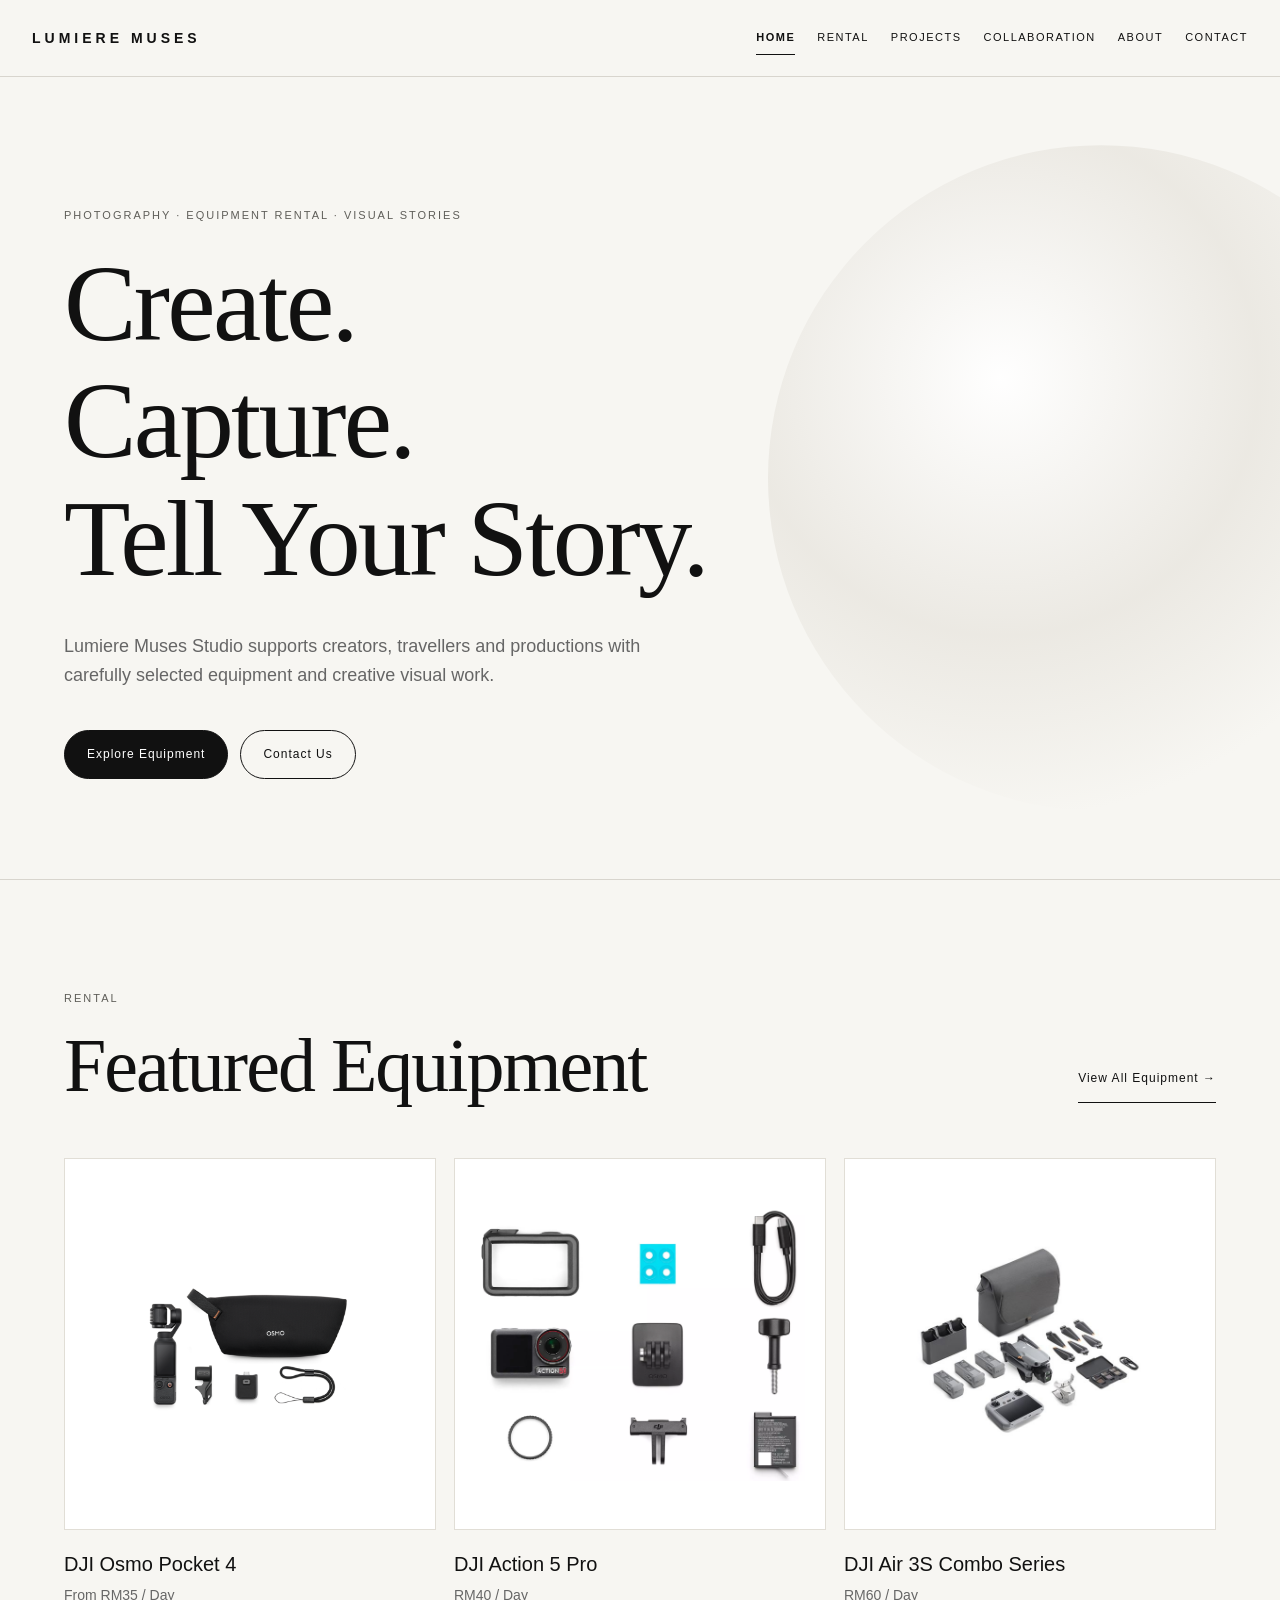
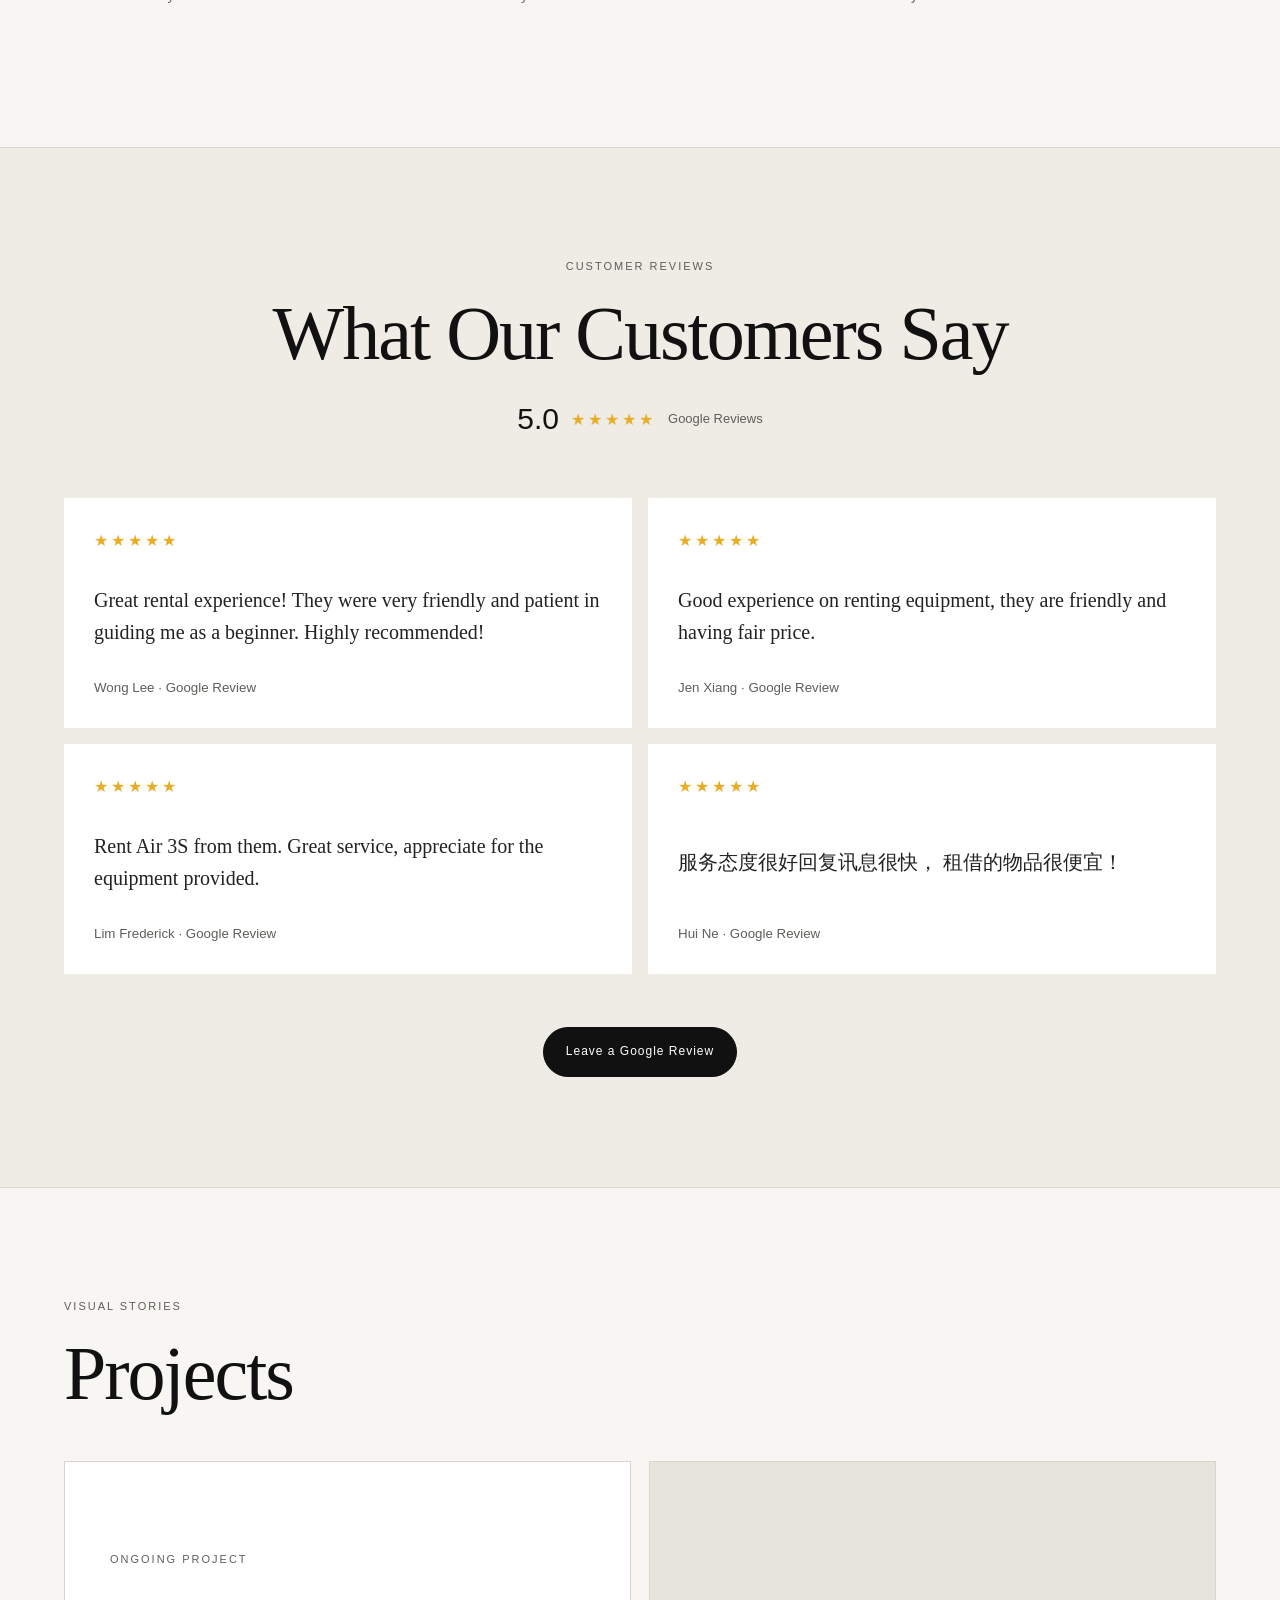
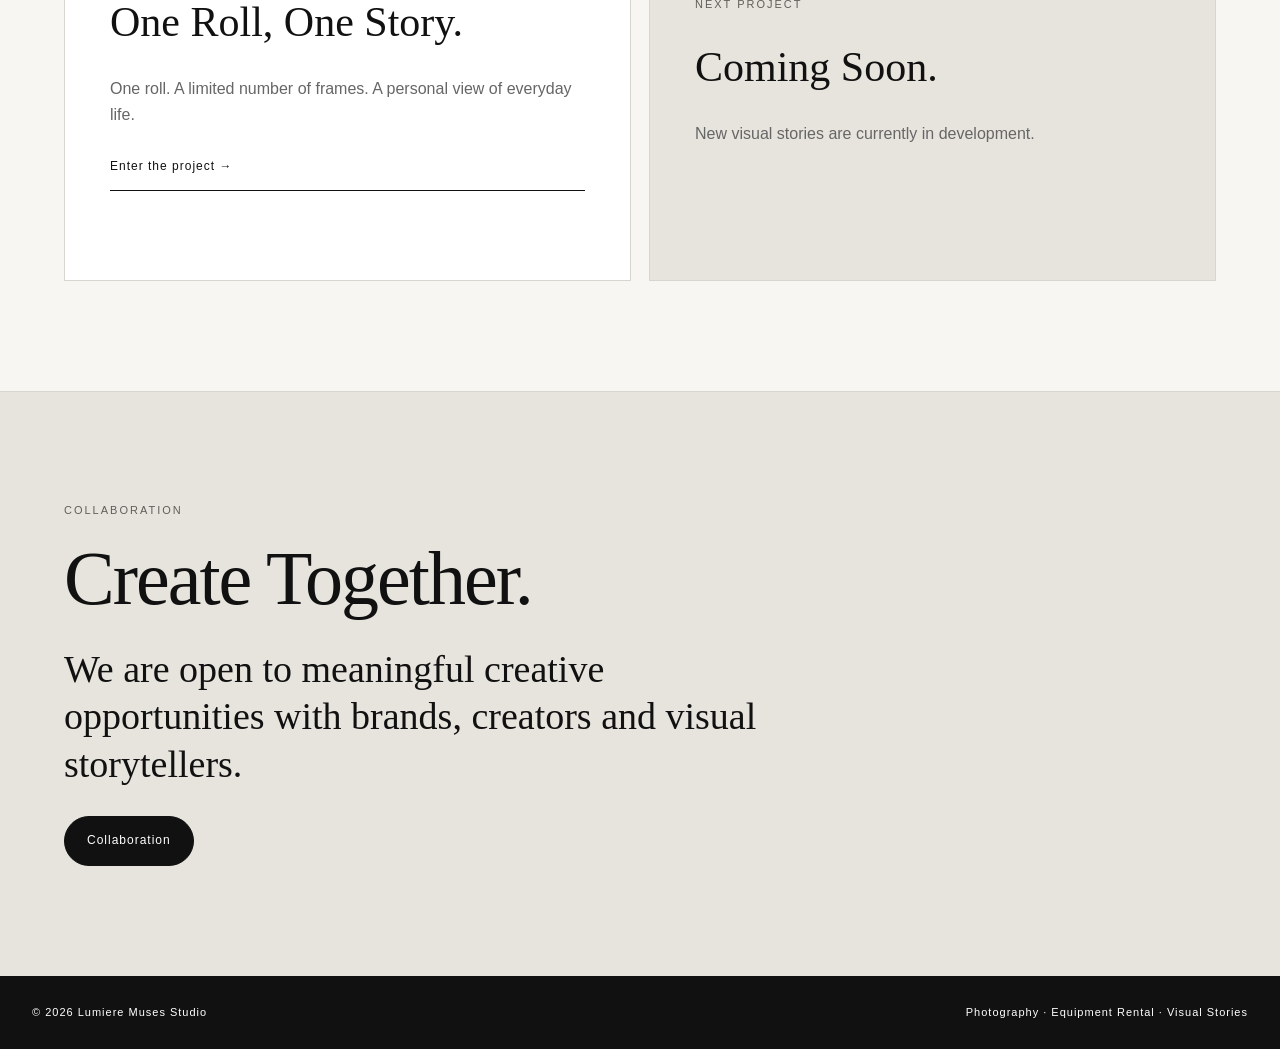
==== index.html @ 9df2ff12 "Add files via upload" ====
<!DOCTYPE html>

<html lang="en">

<head>

    <meta charset="UTF-8">

    <meta name="viewport"
          content="width=device-width, initial-scale=1.0">

    <meta name="description"
          content="Lumiere Muses Studio - Photography, Equipment Rental and Visual Stories.">

    <meta name="theme-color"
          content="#f7f6f2">

    <title>
        Lumiere Muses Studio
    </title>

    <link rel="stylesheet"
          href="style.css">

    <script src="home-scroll-fade.js"
            defer></script>


</head>


<body>

<a class="skip-link"
   href="#main-content">

    Skip to main content

</a>


<!-- =========================================
     NAVIGATION
========================================= -->

<header class="navbar">

    <div class="container nav-container">

        <a class="logo"
           href="index.html">

            LUMIERE MUSES

        </a>


        <nav class="nav-links"
             aria-label="Primary navigation">

            <a href="index.html"
               aria-current="page">
                HOME
            </a>

            <a href="rental.html">
                RENTAL
            </a>

            <a href="projects.html">
                PROJECTS
            </a>

            <a href="collaboration.html">
                COLLABORATION
            </a>

            <a href="about.html">
                ABOUT
            </a>

            <a href="contact.html">
                CONTACT
            </a>

        </nav>

    </div>

</header>


<main id="main-content">



<!-- =========================================
     HOME / HERO
========================================= -->

<section class="hero">

    <div class="container"
         data-home-hero-content>

        <p class="eyebrow">
            PHOTOGRAPHY · EQUIPMENT RENTAL · VISUAL STORIES
        </p>


        <h1>
            Create.<br>
            Capture.<br>
            Tell Your Story.
        </h1>


        <p class="hero-description">

            Lumiere Muses Studio supports creators,
            travellers and productions with carefully
            selected equipment and creative visual work.

        </p>


        <div class="button-row">

            <a class="button button-dark"
               href="rental.html">

                Explore Equipment

            </a>


            <a class="button button-light"
               href="contact.html">

                Contact Us

            </a>

        </div>

    </div>

</section>



<!-- =========================================
     FEATURED EQUIPMENT
========================================= -->

<section class="section">

    <div class="container">

        <div class="section-heading">

            <div>

                <p class="eyebrow">
                    RENTAL
                </p>

                <h2>
                    Featured Equipment
                </h2>

            </div>


            <a class="text-link"
               href="rental.html">

                View All Equipment →

            </a>

        </div>



        <div class="equipment-grid">


            <!-- DJI POCKET 4 -->

            <article class="equipment-card">

                <div class="equipment-image">

                    <img src="images/Equipment/DJI Osmo Pocket 4 Standard.webp"
                         alt="DJI Osmo Pocket 4 Standard"
                         width="1080"
                         height="1080"
                         loading="lazy"
                         decoding="async">

                </div>

                <h3>
                    DJI Osmo Pocket 4
                </h3>

                <p>
                    From RM35 / Day
                </p>

            </article>



            <!-- DJI ACTION 5 PRO -->

            <article class="equipment-card">

                <div class="equipment-image">

                    <img src="images/Equipment/DJI Osmo Action 5 Pro.webp"
                         alt="DJI Osmo Action 5 Pro"
                         width="1500"
                         height="1242"
                         loading="lazy"
                         decoding="async">

                </div>

                <h3>
                    DJI Action 5 Pro
                </h3>

                <p>
                    RM40 / Day
                </p>

            </article>



            <!-- DJI AIR 3S -->

            <article class="equipment-card">

                <div class="equipment-image">

                    <img src="images/Equipment/DJI Air 3S Combo Series.jpg"
                         alt="DJI Air 3S Combo Series"
                         width="700"
                         height="700"
                         loading="lazy"
                         decoding="async">

                </div>

                <h3>
                    DJI Air 3S Combo Series
                </h3>

                <p>
                    RM60 / Day
                </p>

            </article>

        </div>

    </div>

</section>





<!-- =========================================
     GOOGLE REVIEWS
========================================= -->

<section class="section review-section">

    <div class="container">


        <div class="review-title">

            <p class="eyebrow">
                CUSTOMER REVIEWS
            </p>

            <h2>
                What Our Customers Say
            </h2>

            <div class="google-rating">

                <span class="rating-number">
                    5.0
                </span>

                <span class="stars"
                      role="img"
                      aria-label="5 out of 5 stars">
                    ★★★★★
                </span>

                <span class="review-count">
                    Google Reviews
                </span>

            </div>

        </div>



        <div class="review-grid">


            <!-- REVIEW 01 -->

            <article class="review-card">

                <div class="stars"
                     role="img"
                     aria-label="5 out of 5 stars">
                    ★★★★★
                </div>

                <p>

                    Great rental experience! They were very
                    friendly and patient in guiding me as a
                    beginner. Highly recommended!

                </p>

                <small>
                    Wong Lee · Google Review
                </small>

            </article>



            <!-- REVIEW 02 -->

            <article class="review-card">

                <div class="stars"
                     role="img"
                     aria-label="5 out of 5 stars">
                    ★★★★★
                </div>

                <p>

                    Good experience on renting equipment,
                    they are friendly and having fair price.

                </p>

                <small>
                    Jen Xiang · Google Review
                </small>

            </article>



            <!-- REVIEW 03 -->

            <article class="review-card">

                <div class="stars"
                     role="img"
                     aria-label="5 out of 5 stars">
                    ★★★★★
                </div>

                <p>

                    Rent Air 3S from them. Great service,
                    appreciate for the equipment provided.

                </p>

                <small>
                    Lim Frederick · Google Review
                </small>

            </article>



            <!-- REVIEW 04 -->

            <article class="review-card">

                <div class="stars"
                     role="img"
                     aria-label="5 out of 5 stars">
                    ★★★★★
                </div>

                <p lang="zh-Hans">

                    服务态度很好回复讯息很快，
                    租借的物品很便宜！

                </p>

                <small>
                    Hui Ne · Google Review
                </small>

            </article>

        </div>



        <div class="center-button">

            <a class="button button-dark"
               href="https://g.page/r/CcBRWTXWXc_sEAE/review"
               target="_blank"
               rel="noopener">

                Leave a Google Review

            </a>

        </div>


    </div>

</section>



<!-- =========================================
     PROJECTS
========================================= -->

<section class="section">

    <div class="container">

        <p class="eyebrow">
            VISUAL STORIES
        </p>

        <h2>
            Projects
        </h2>


        <div class="project-grid">


            <!-- ONE ROLL ONE STORY -->

            <article class="project-card">

                <p class="eyebrow">
                    ONGOING PROJECT
                </p>

                <h3>
                    One Roll, One Story.
                </h3>

                <p>

                    One roll. A limited number of frames.
                    A personal view of everyday life.

                </p>

                <a class="text-link"
                   href="projects.html#one-roll">

                    Enter the project →

                </a>

            </article>



            <!-- COMING SOON -->

            <article class="project-card coming-card">

                <p class="eyebrow">
                    NEXT PROJECT
                </p>

                <h3>
                    Coming Soon.
                </h3>

                <p>

                    New visual stories are currently
                    in development.

                </p>

            </article>


        </div>

    </div>

</section>



<!-- =========================================
     COLLABORATION
========================================= -->

<section class="section collaboration-preview">

    <div class="container">

        <p class="eyebrow">
            COLLABORATION
        </p>

        <h2>
            Create Together.
        </h2>

        <p class="large-text">

            We are open to meaningful creative opportunities
            with brands, creators and visual storytellers.

        </p>

        <a class="button button-dark"
           href="collaboration.html">

            Collaboration

        </a>

    </div>

</section>



</main>

<!-- =========================================
     FOOTER
========================================= -->

<footer>

    <div class="container footer-container">

        <span>
            © 2026 Lumiere Muses Studio
        </span>

        <span>
            Photography · Equipment Rental · Visual Stories
        </span>

    </div>

</footer>


</body>

</html>
---- style.css ----
/* =========================================
   BASIC SETTINGS
========================================= */

* {
    margin: 0;
    padding: 0;
    box-sizing: border-box;
}


html {
    scroll-behavior: smooth;
}


body {
    background: #f7f6f2;
    color: #111111;

    font-family:
        Arial,
        Helvetica,
        sans-serif;

    line-height: 1.6;
}


img {
    display: block;
    width: 100%;
}


a {
    color: inherit;
    text-decoration: none;
}


.container {
    width: min(1180px, 90%);
    margin: 0 auto;
}



/* =========================================
   TYPOGRAPHY
========================================= */

h1,
h2,
h3 {
    font-weight: 400;
}


h1 {
    font-family:
        Georgia,
        "Times New Roman",
        serif;

    font-size: clamp(60px, 8.5vw, 132px);

    line-height: 0.96;

    letter-spacing: -0.025em;
}


h2 {
    font-family:
        Georgia,
        "Times New Roman",
        serif;

    font-size: clamp(40px, 6vw, 76px);

    line-height: 1;

    letter-spacing: -2px;
}


h3 {
    font-size: 20px;
}


p {
    color: #666666;
}


.eyebrow {
    margin-bottom: 20px;

    color: #777777;

    font-size: 11px;

    letter-spacing: 2px;

    text-transform: uppercase;
}


.large-text {
    max-width: 750px;

    font-family:
        Georgia,
        "Times New Roman",
        serif;

    font-size: clamp(24px, 3vw, 38px);

    line-height: 1.25;

    color: #111111;
}



/* =========================================
   NAVIGATION
========================================= */

.navbar {
    position: sticky;

    top: 0;

    z-index: 1000;

    background:
        rgba(247, 246, 242, 0.94);

    backdrop-filter: blur(12px);

    border-bottom:
        1px solid #d8d5ce;
}


.nav-container {
    min-height: 76px;

    display: flex;

    align-items: center;

    justify-content: space-between;

    gap: 30px;
}


.logo {
    font-size: 14px;

    font-weight: bold;

    letter-spacing: 4px;
}


.nav-links {
    display: flex;

    align-items: center;

    gap: 22px;
}


.nav-links a {
    font-size: 11px;

    letter-spacing: 1.5px;

    transition: opacity 0.2s;
}


.nav-links a:hover {
    opacity: 0.45;
}



/* =========================================
   BUTTONS
========================================= */

.button-row {
    display: flex;

    gap: 12px;

    flex-wrap: wrap;

    margin-top: 40px;
}


.button {
    display: inline-block;

    margin-top: 28px;

    padding: 14px 22px;

    border: 1px solid #111111;

    border-radius: 100px;

    font-size: 12px;

    letter-spacing: 1px;

    transition:
        background 0.25s,
        color 0.25s;
}


.button-dark {
    background: #111111;
    color: #ffffff;
}


.button-dark:hover {
    background: #333333;
}


.button-light {
    background: transparent;
    color: #111111;
}


.button-light:hover {
    background: #111111;
    color: #ffffff;
}


.button-white {
    border-color: #ffffff;

    background: #ffffff;

    color: #111111;
}


.text-link {
    display: inline-block;

    margin-top: 20px;

    padding-bottom: 4px;

    border-bottom:
        1px solid #111111;

    font-size: 12px;

    letter-spacing: 1px;
}



/* =========================================
   HOME HERO
========================================= */

.hero {
    min-height: 82vh;

    display: flex;

    align-items: center;

    padding:
        130px 0
        100px;
}


.hero-description {
    max-width: 600px;

    margin-top: 35px;

    font-size: 18px;
}



/* =========================================
   GENERAL SECTIONS
========================================= */

.section {
    padding:
        110px 0;

    border-top:
        1px solid #d8d5ce;
}


.section-heading {
    display: flex;

    align-items: end;

    justify-content: space-between;

    gap: 30px;

    margin-bottom: 55px;
}


.light-section {
    background: #eeece5;
}


.dark-section {
    background: #111111;

    color: #ffffff;
}


.dark-section h2,
.dark-section p {
    color: #ffffff;
}



/* =========================================
   PAGE HEADER
========================================= */

.page-header {
    min-height: 70vh;

    display: flex;

    align-items: center;

    padding:
        140px 0
        100px;
}


.page-header p:not(.eyebrow) {
    max-width: 600px;

    margin-top: 35px;

    font-size: 18px;
}



/* =========================================
   EQUIPMENT
========================================= */

.rental-catalogue-heading {
    display: flex;

    align-items: end;
    justify-content: space-between;

    gap: 30px;

    margin-bottom: 28px;
}


.rental-result {
    padding-bottom: 6px;

    color: #5f5e59;

    font-size: 13px;
    text-align: right;
}


.equipment-filters {
    display: flex;

    flex-wrap: wrap;

    gap: 10px;

    margin-bottom: 46px;
}


.equipment-filter {
    min-height: 42px;

    padding: 9px 15px;

    border: 1px solid #bcb8ae;
    border-radius: 100px;

    background: transparent;
    color: #3f3e39;

    cursor: pointer;

    font: inherit;
    font-size: 11px;
    font-weight: bold;
    letter-spacing: 0.8px;

    transition:
        background 0.2s ease,
        border-color 0.2s ease,
        color 0.2s ease,
        transform 0.2s ease;
}


.equipment-filter:hover,
.equipment-filter[aria-pressed="true"] {
    border-color: #111111;

    background: #111111;
    color: #ffffff;
}


.equipment-filter:hover {
    transform: translateY(-1px);
}


.equipment-grid {
    display: grid;

    grid-template-columns:
        repeat(3, 1fr);

    gap: 18px;
}


.equipment-card {
    order: 100;

    padding-bottom: 30px;
}


.equipment-image {
    aspect-ratio: 1 / 1;

    display: flex;

    align-items: center;

    justify-content: center;

    overflow: hidden;

    margin-bottom: 18px;

    background: #ffffff;

    border:
        1px solid #e1ded6;
}


.equipment-image img {
    width: 100%;

    height: 100%;

    object-fit: contain;

    padding: 20px;
}


.equipment-card h3 {
    margin-bottom: 4px;
}


.equipment-card p {
    font-size: 14px;
}


.equipment-card .equipment-type {
    margin-bottom: 5px;

    color: #5f5e59;

    font-size: 10px;
    font-weight: bold;
    letter-spacing: 1.2px;
    text-transform: uppercase;
}


.equipment-card[hidden] {
    display: none;
}


.equipment-card[data-order="1"] {
    order: 1;
}


.equipment-card[data-order="2"] {
    order: 2;
}


.equipment-card[data-order="3"] {
    order: 3;
}


.equipment-card[data-order="4"] {
    order: 4;
}


.equipment-card[data-order="5"] {
    order: 5;
}



/* =========================================
   GOOGLE REVIEWS
========================================= */

.review-section {
    background: #eeece5;
}


.review-title {
    text-align: center;

    margin-bottom: 55px;
}


.google-rating {
    display: flex;

    align-items: center;

    justify-content: center;

    gap: 12px;

    margin-top: 24px;
}


.rating-number {
    font-size: 30px;
}


.stars {
    color: #e8ad27;

    letter-spacing: 3px;
}


.review-count {
    color: #777777;

    font-size: 13px;
}


.review-grid {
    display: grid;

    grid-template-columns:
        repeat(2, 1fr);

    gap: 16px;
}


.review-card {
    min-height: 230px;

    padding: 30px;

    display: flex;

    flex-direction: column;

    justify-content: space-between;

    background: #ffffff;
}


.review-card p {
    margin:
        22px 0;

    color: #222222;

    font-family:
        Georgia,
        "Times New Roman",
        serif;

    font-size: 20px;
}


.review-card small {
    color: #777777;
}


.center-button {
    text-align: center;

    margin-top: 25px;
}



/* =========================================
   PROJECTS
========================================= */

.project-grid {
    display: grid;

    grid-template-columns:
        1fr 1fr;

    gap: 18px;

    margin-top: 50px;
}


.project-card {
    min-height: 420px;

    padding: 45px;

    display: flex;

    flex-direction: column;

    justify-content: center;

    background: #ffffff;

    border:
        1px solid #d8d5ce;
}


.project-card h3 {
    margin-bottom: 20px;

    font-family:
        Georgia,
        "Times New Roman",
        serif;

    font-size: 42px;
}


.coming-card {
    background: #e7e4dd;
}


.project-feature {
    display: grid;

    grid-template-columns:
        1fr 1fr;

    gap: 80px;
}


.project-feature p {
    margin-bottom: 30px;
}


.one-roll-hero {
    display: grid;

    grid-template-columns:
        minmax(0, 1.25fr)
        minmax(280px, 0.55fr);

    align-items: stretch;

    gap: clamp(45px, 8vw, 120px);
}


.one-roll-copy .large-text {
    margin-top: 34px;
}


.button[data-one-roll-toggle] {
    cursor: pointer;

    font-family: inherit;
}


.button [data-one-roll-toggle-icon] {
    display: inline-block;

    margin-left: 6px;

    transition: transform 0.25s ease;
}


.button[data-one-roll-toggle].is-expanded [data-one-roll-toggle-icon] {
    transform: rotate(180deg);
}


.one-roll-details {
    scroll-margin-top: 92px;
}


.one-roll-reveal-ready .one-roll-details {
    display: grid;

    grid-template-rows: 0fr;

    overflow: clip;

    transition: grid-template-rows 0.7s cubic-bezier(0.22, 1, 0.36, 1);
}


.one-roll-reveal-ready .one-roll-details[hidden] {
    display: none;
}


.one-roll-reveal-ready .one-roll-details.is-expanded {
    grid-template-rows: 1fr;
}


.one-roll-reveal-ready .one-roll-details-content {
    min-height: 0;

    overflow: hidden;
}


.one-roll-details.is-expanded .one-roll-process,
.one-roll-details.is-expanded .one-roll-stories {
    animation: one-roll-details-reveal 0.55s ease-out both;
}


.one-roll-details.is-expanded .one-roll-stories {
    animation-delay: 0.08s;
}


@keyframes one-roll-details-reveal {

    from {
        opacity: 0;

        transform: translateY(24px);
    }

    to {
        opacity: 1;

        transform: translateY(0);
    }
}


.one-roll-mark {
    position: relative;

    display: grid;

    grid-template-rows: auto 1fr auto;

    min-height: 455px;

    padding: 30px;

    overflow: hidden;

    background: #111111;
    color: #ffffff;
}


.one-roll-mark::after {
    position: absolute;

    right: -36%;
    bottom: -28%;

    width: 115%;
    aspect-ratio: 1;

    border: 1px solid rgba(255, 255, 255, 0.2);
    border-radius: 50%;

    content: "";
}


.one-roll-mark-number,
.one-roll-mark-title {
    position: relative;

    z-index: 1;
}


.one-roll-mark-number {
    font-size: 11px;
    font-weight: bold;
    letter-spacing: 2px;
}


.one-roll-mark-title {
    font-family:
        Georgia,
        "Times New Roman",
        serif;

    font-size: clamp(48px, 5vw, 76px);

    line-height: 0.78;
    letter-spacing: -0.06em;
}


.one-roll-mark-story {
    align-self: end;

    text-align: right;
}


.one-roll-section-heading {
    display: flex;

    align-items: end;
    justify-content: space-between;

    gap: 50px;

    margin-bottom: 55px;
}


.one-roll-section-heading > p {
    max-width: 340px;
}


.one-roll-process-grid {
    display: grid;

    grid-template-columns: repeat(3, 1fr);

    gap: 30px;
}


.one-roll-step {
    padding: 25px 18px 0 0;

    border-top: 1px solid #bdb9b0;
}


.one-roll-step-number {
    display: block;

    margin-bottom: 42px;

    color: #5f5e59;

    font-size: 11px;
    font-weight: bold;
    letter-spacing: 1.5px;
}


.one-roll-step h3 {
    margin-bottom: 15px;

    font-family:
        Georgia,
        "Times New Roman",
        serif;

    font-size: clamp(28px, 3vw, 42px);

    line-height: 1;
}


.one-roll-stories-layout {
    display: grid;

    grid-template-columns: 1fr 0.8fr;

    align-items: end;

    gap: clamp(45px, 8vw, 120px);

    margin-bottom: clamp(42px, 5vw, 72px);
}


.one-roll-stories .large-text {
    margin-bottom: 22px;
}


.one-roll-story-grid {
    display: grid;

    grid-template-columns: repeat(2, minmax(0, 1fr));

    gap: clamp(24px, 3vw, 42px);
}


.one-roll-story {
    min-width: 0;
}


.one-roll-story-link {
    display: block;
}


.one-roll-story-link img {
    width: 100%;

    aspect-ratio: 4 / 5;

    object-fit: contain;

    background: #e7e4dd;
}


.one-roll-story-caption {
    display: flex;

    justify-content: space-between;

    gap: 18px;

    margin-top: 15px;
    padding-top: 14px;

    border-top: 1px solid #bdb9b0;

    color: #5f5e59;

    font-size: 11px;
    letter-spacing: 1px;
    text-transform: uppercase;
}


.one-roll-story-caption span:last-child {
    text-align: right;
}


.one-roll-story-link:hover img {
    opacity: 0.82;
}


.one-roll-story-link img {
    transition: opacity 0.25s ease;
}


.one-roll-carousel.is-enhanced {
    display: grid;

    grid-template-columns:
        minmax(52px, 1fr)
        minmax(0, 680px)
        minmax(52px, 1fr);

    align-items: center;

    gap: clamp(18px, 4vw, 72px);
}


.one-roll-carousel-viewport {
    min-width: 0;
}


.one-roll-carousel.is-enhanced .one-roll-story-grid {
    display: block;
}


.one-roll-carousel.is-enhanced .one-roll-story {
    animation: one-roll-story-enter 0.45s ease-out both;
}


.one-roll-carousel-control {
    display: inline-flex;

    align-items: center;
    justify-content: center;

    width: clamp(50px, 5vw, 68px);
    height: clamp(50px, 5vw, 68px);

    border: 0;

    background: transparent;
    color: #111111;

    cursor: pointer;

    font-family: inherit;
    font-size: clamp(34px, 4vw, 54px);
    line-height: 1;

    transition:
        opacity 0.2s ease,
        transform 0.2s ease;
}


.one-roll-carousel-control:hover {
    opacity: 0.5;
}


.one-roll-carousel-control:first-child:hover {
    transform: translateX(-5px);
}


.one-roll-carousel-control:nth-child(3):hover {
    transform: translateX(5px);
}


@media (min-width: 901px) {

    .one-roll-carousel.is-enhanced {
        position: relative;

        display: block;
    }


    .one-roll-carousel.is-enhanced .one-roll-carousel-viewport {
        width: min(100%, 680px);

        margin-right: auto;
        margin-left: auto;
    }


    .one-roll-carousel-control {
        position: absolute;

        top: 50%;

        z-index: 1;

        transform: translateY(-50%);
    }


    .one-roll-carousel-control:first-child {
        left: calc(50% - 50vw + clamp(16px, 2.5vw, 48px));
    }


    .one-roll-carousel-control:nth-child(3) {
        right: calc(50% - 50vw + clamp(16px, 2.5vw, 48px));
    }


    .one-roll-carousel-control:first-child:hover {
        transform: translate(-5px, -50%);
    }


    .one-roll-carousel-control:nth-child(3):hover {
        transform: translate(5px, -50%);
    }
}


@keyframes one-roll-story-enter {

    from {
        opacity: 0;

        transform: translateX(18px);
    }

    to {
        opacity: 1;

        transform: translateX(0);
    }
}



/* =========================================
   COMING SOON
========================================= */

.coming-section {
    min-height: 70vh;

    display: flex;

    align-items: center;

    background: #111111;

    color: #ffffff;
}


.coming-content {
    text-align: center;
}


.coming-content h2 {
    color: #ffffff;

    font-size: clamp(55px, 10vw, 140px);
}


.coming-content p {
    color: #aaaaaa;

    margin-top: 25px;
}



/* =========================================
   COLLABORATION
========================================= */

.collaboration-preview {
    background: #e7e4dd;
}


.collaboration-preview .large-text {
    margin-top: 30px;
}


.collaboration-page {
    min-height: 75vh;

    display: flex;

    align-items: center;

    padding:
        130px 0
        100px;
}


.collaboration-page .large-text {
    margin-top: 40px;
}



/* =========================================
   ABOUT
========================================= */

.about-grid {
    display: grid;

    grid-template-columns:
        1fr 1fr;

    gap: 80px;
}


.about-grid p {
    margin-bottom: 30px;
}


.values-grid {
    display: grid;

    grid-template-columns:
        repeat(3, 1fr);

    gap: 40px;

    margin-top: 50px;
}


.values-grid h3 {
    margin-bottom: 16px;

    font-family:
        Georgia,
        "Times New Roman",
        serif;

    font-size: 28px;
}



/* =========================================
   CONTACT
========================================= */

.contact-grid {
    display: grid;

    grid-template-columns:
        1fr 1fr;

    gap: 18px;
}


.contact-card {
    min-height: 360px;

    padding: 45px;

    background: #ffffff;

    border:
        1px solid #d8d5ce;
}


.contact-card h2 {
    margin-bottom: 25px;

    font-size: 48px;
}



/* =========================================
   FOOTER
========================================= */

footer {
    padding:
        28px 0;

    background: #111111;

    color: #ffffff;
}


.footer-container {
    display: flex;

    align-items: center;

    justify-content: space-between;

    gap: 20px;

    font-size: 11px;

    letter-spacing: 1px;
}



/* =========================================
   TABLET
========================================= */

@media (max-width: 900px) {

    .nav-container {
        align-items: flex-start;

        flex-direction: column;

        padding:
            20px 0;
    }


    .nav-links {
        width: 100%;

        overflow-x: auto;

        padding-bottom: 5px;
    }


    .equipment-grid {
        grid-template-columns:
            repeat(2, 1fr);
    }


    .rental-catalogue-heading {
        align-items: flex-start;

        flex-direction: column;

        gap: 12px;
    }


    .rental-result {
        padding-bottom: 0;

        text-align: left;
    }


    .project-grid,
    .project-feature,
    .about-grid,
    .contact-grid {
        grid-template-columns:
            1fr;
    }


    .one-roll-hero,
    .one-roll-stories-layout,
    .one-roll-process-grid {
        grid-template-columns:
            1fr;
    }


    .one-roll-hero,
    .one-roll-stories-layout {
        gap: 50px;
    }


    .one-roll-process-grid {
        gap: 45px;
    }


    .one-roll-section-heading {
        align-items: flex-start;

        flex-direction: column;

        gap: 18px;

        margin-bottom: 42px;
    }


    .values-grid {
        grid-template-columns:
            1fr;
    }


    .section-heading {
        align-items: flex-start;

        flex-direction: column;
    }

}



/* =========================================
   MOBILE
========================================= */

@media (max-width: 600px) {

    h1 {
        font-size: clamp(52px, 15vw, 64px);

        line-height: 0.98;

        letter-spacing: -0.02em;
    }


    h2 {
        font-size: 40px;
    }


    .hero {
        min-height: 70vh;

        padding:
            100px 0
            70px;
    }


    .page-header {
        min-height: 60vh;

        padding:
            100px 0
            70px;
    }


    .section {
        padding:
            75px 0;
    }


    .equipment-grid {
        grid-template-columns:
            1fr;
    }


    .equipment-filters {
        gap: 8px;

        margin-bottom: 32px;
    }


    .equipment-filter {
        min-height: 40px;

        padding: 8px 12px;

        font-size: 10px;
    }


    .one-roll-mark {
        min-height: 320px;

        padding: 24px;
    }


    .one-roll-mark-title {
        font-size: clamp(46px, 14vw, 64px);
    }


    .one-roll-step-number {
        margin-bottom: 28px;
    }


    .one-roll-story-grid {
        grid-template-columns:
            1fr;
    }


    .one-roll-story-caption {
        align-items: flex-start;

        flex-direction: column;

        gap: 5px;
    }


    .one-roll-story-caption span:last-child {
        text-align: left;
    }


    .one-roll-carousel.is-enhanced {
        grid-template-columns:
            44px
            minmax(0, 1fr)
            44px;

        gap: 4px;
    }


    .one-roll-carousel-control {
        width: 44px;
        height: 44px;

        font-size: 38px;
    }


    .review-grid {
        grid-template-columns:
            1fr;
    }


    .project-card {
        min-height: 320px;

        padding: 30px;
    }


    .contact-card {
        min-height: 300px;

        padding: 30px;
    }


    .footer-container {
        align-items: flex-start;

        flex-direction: column;
    }

}



/* =========================================
   EXPERIENCE & ACCESSIBILITY REFINEMENTS
========================================= */

:root {
    --paper: #f7f6f2;
    --ink: #111111;
    --muted: #5f5e59;
    --line: #d8d5ce;
    --focus: #8a5d18;
}


body {
    min-width: 320px;

    text-rendering: optimizeLegibility;
}


.visually-hidden {
    position: absolute;

    width: 1px;
    height: 1px;

    margin: -1px;
    padding: 0;

    overflow: hidden;

    clip: rect(0 0 0 0);
    white-space: nowrap;

    border: 0;
}


img {
    height: auto;
}


.skip-link {
    position: fixed;

    top: 12px;
    left: 12px;

    z-index: 2000;

    padding: 10px 14px;

    background: var(--ink);
    color: #ffffff;

    font-size: 13px;
    font-weight: bold;

    transform: translateY(-160%);
    transition: transform 0.2s ease;
}


.skip-link:focus {
    transform: translateY(0);
}


:where(a, button, input, select, textarea):focus-visible {
    outline: 3px solid var(--focus);
    outline-offset: 4px;
}


.eyebrow,
.review-count,
.review-card small {
    color: var(--muted);
}


.nav-links a {
    position: relative;

    display: inline-flex;

    align-items: center;

    min-height: 44px;
}


.nav-links a::after {
    position: absolute;

    right: 0;
    bottom: 5px;
    left: 0;

    height: 1px;

    background: currentColor;

    content: "";

    opacity: 0;
    transform: scaleX(0.4);
    transition:
        opacity 0.2s ease,
        transform 0.2s ease;
}


.nav-links a:hover::after,
.nav-links a[aria-current="page"]::after {
    opacity: 1;
    transform: scaleX(1);
}


.nav-links a[aria-current="page"] {
    font-weight: bold;
}


.button {
    display: inline-flex;

    align-items: center;
    justify-content: center;

    min-height: 46px;

    transition:
        background 0.25s,
        color 0.25s,
        transform 0.25s ease;
}


.button-row .button {
    margin-top: 0;
}


.button:hover {
    transform: translateY(-2px);
}


.text-link {
    display: inline-flex;

    align-items: center;

    min-height: 44px;

    transition:
        color 0.2s ease,
        border-color 0.2s ease;
}


.text-link:hover {
    color: var(--focus);
    border-bottom-color: var(--focus);
}


.hero {
    position: relative;

    isolation: isolate;
    overflow: hidden;
}


.hero h1 {
    line-height: 1.08;
}


.hero [data-home-hero-content] {
    will-change: opacity;
}


.hero::before {
    position: absolute;

    top: 50%;
    right: -12vw;

    width: min(52vw, 680px);
    aspect-ratio: 1;

    border-radius: 50%;

    background:
        radial-gradient(circle at 35% 35%,
        rgba(255, 255, 255, 0.95),
        rgba(231, 228, 221, 0.72) 42%,
        rgba(231, 228, 221, 0) 72%);

    content: "";

    pointer-events: none;
    transform: translateY(-50%);
    z-index: -1;
}


.equipment-card {
    display: flex;

    flex-direction: column;
}


.equipment-image {
    transition:
        background 0.25s ease,
        border-color 0.25s ease;
}


.equipment-image img {
    transition: transform 0.35s ease;
}


.equipment-card:hover .equipment-image {
    background: #eeece5;
    border-color: #c9c4b9;
}


.equipment-card:hover .equipment-image img {
    transform: scale(1.025);
}


.equipment-enquiry {
    align-self: flex-start;

    margin-top: 14px;
}


.review-card,
.project-card,
.contact-card {
    transition:
        box-shadow 0.25s ease,
        transform 0.25s ease;
}


.review-card:hover,
.project-card:hover,
.contact-card:hover {
    box-shadow: 0 14px 32px rgba(17, 17, 17, 0.08);
    transform: translateY(-3px);
}


.coming-content h2 {
    max-width: 100%;

    font-size: clamp(36px, 10vw, 140px);

    letter-spacing: -0.06em;
    overflow-wrap: anywhere;
}


@media (max-width: 900px) {

    .nav-container {
        gap: 6px;
    }


    .nav-links {
        flex-wrap: wrap;

        gap: 0 14px;

        overflow: visible;
        padding-bottom: 0;
    }

}


@media (max-width: 600px) {

    .nav-container {
        padding: 14px 0;
    }


    .nav-links {
        display: grid;

        grid-template-columns: repeat(2, minmax(0, 1fr));

        gap: 2px 10px;
    }


    .nav-links a {
        min-height: 40px;

        padding: 4px 0;
    }


    .nav-links a::after {
        bottom: 3px;
    }


    .hero::before {
        top: 20%;
        right: -36vw;

        width: 105vw;
    }


    .hero h1 {
        line-height: 1.05;
    }


    .contact-card h2 {
        font-size: clamp(34px, 10vw, 42px);

        letter-spacing: -1px;
    }

}


@media (prefers-reduced-motion: reduce) {

    html {
        scroll-behavior: auto;
    }


    *,
    *::before,
    *::after {
        animation-duration: 0.01ms !important;
        animation-iteration-count: 1 !important;
        scroll-behavior: auto !important;
        transition-duration: 0.01ms !important;
    }

}


/* Keep the desktop navigation aligned with the viewport edges rather than
   the narrower content column. */
@media (min-width: 901px) {

    .navbar .nav-container {
        width: 100%;

        max-width: none;

        padding-right: clamp(24px, 2.5vw, 48px);
        padding-left: clamp(24px, 2.5vw, 48px);
    }


    footer .footer-container {
        width: 100%;

        max-width: none;

        padding-right: clamp(24px, 2.5vw, 48px);
        padding-left: clamp(24px, 2.5vw, 48px);
    }

}


/* =========================================
   CLICK EASTER EGG
========================================= */

.click-bloom {
    position: fixed;

    z-index: 3000;

    width: 18px;
    aspect-ratio: 1;

    border: 1.5px solid rgba(138, 93, 24, 0.72);
    border-radius: 50%;

    box-shadow: 0 0 0 4px rgba(138, 93, 24, 0.1);

    pointer-events: none;

    transform: translate(-50%, -50%) scale(0.2);
    animation: click-bloom 0.52s cubic-bezier(0.16, 1, 0.3, 1) forwards;
}


.click-bloom::after {
    position: absolute;

    top: 50%;
    left: 50%;

    width: 4px;
    aspect-ratio: 1;

    border-radius: 50%;

    background: #8a5d18;

    content: "";

    transform: translate(-50%, -50%);
}


@keyframes click-bloom {

    0% {
        opacity: 0.9;
        transform: translate(-50%, -50%) scale(0.2);
    }


    100% {
        opacity: 0;
        transform: translate(-50%, -50%) scale(2.8);
    }

}
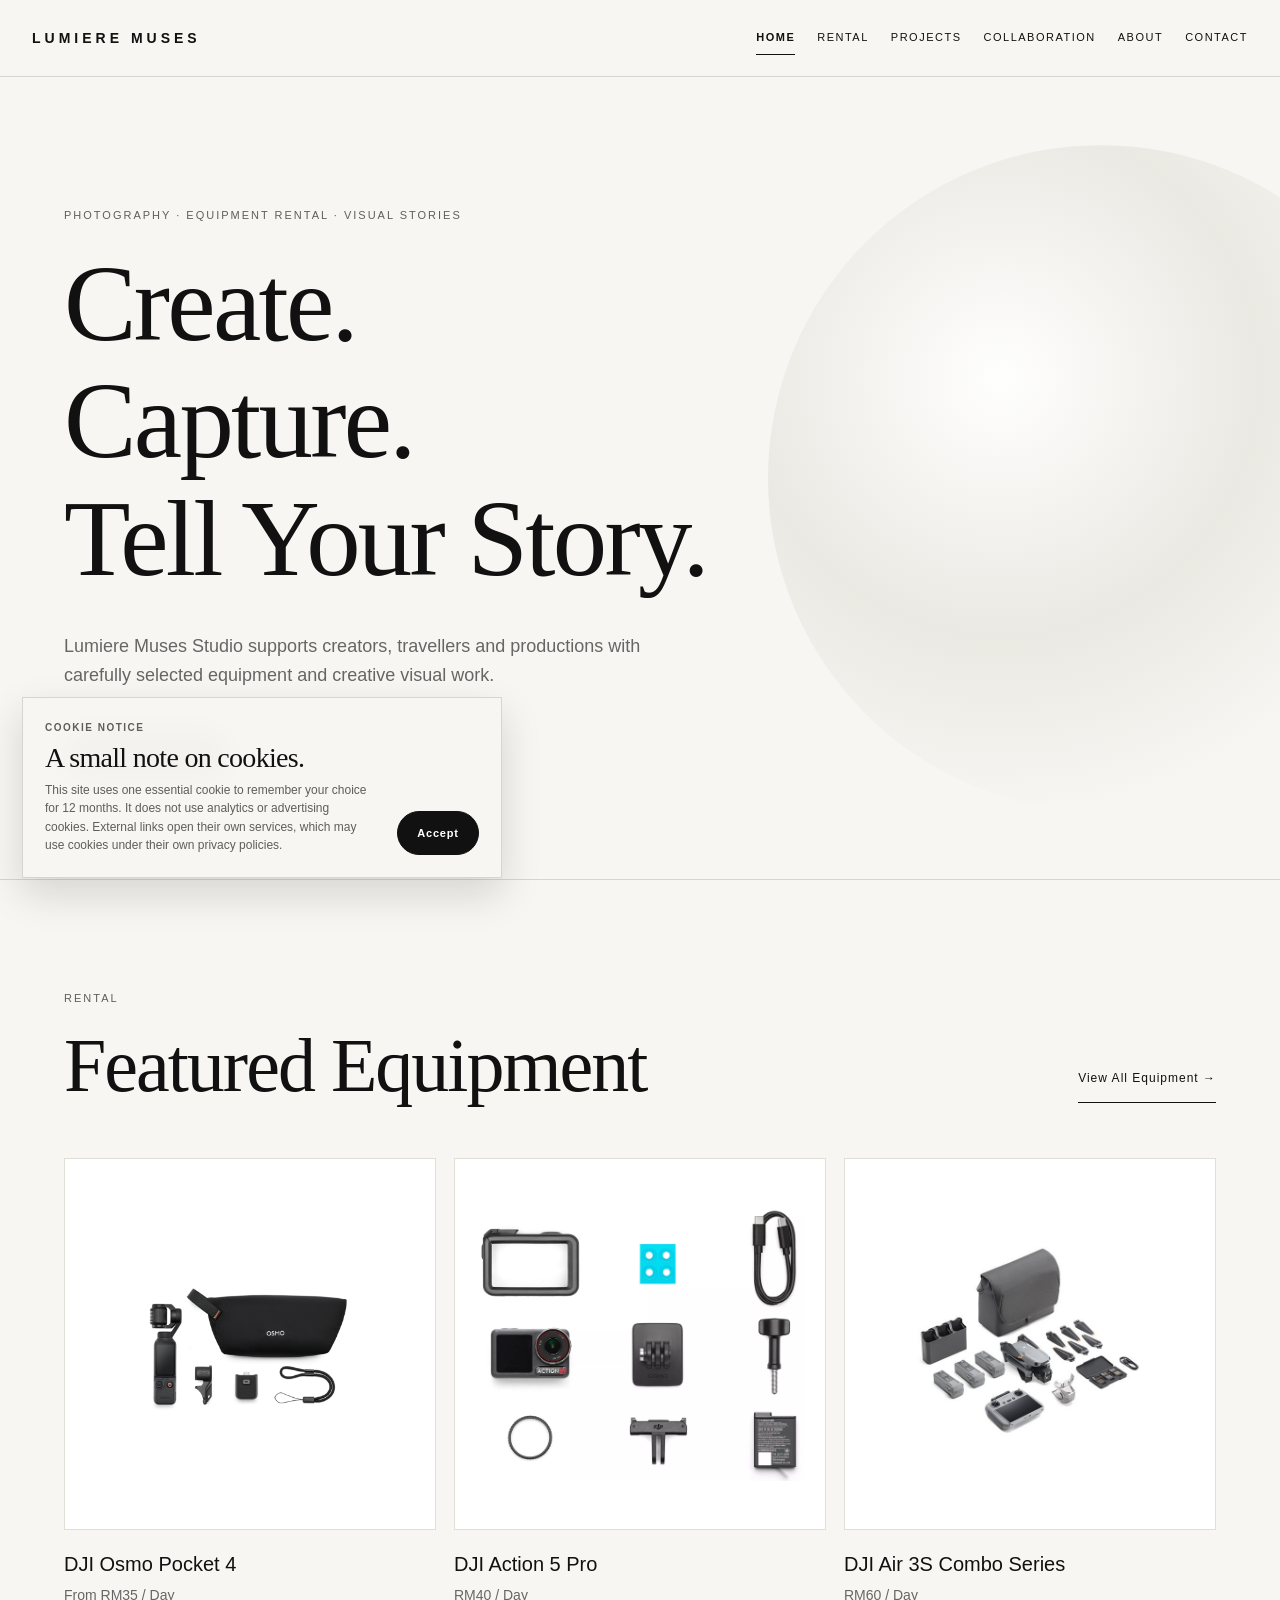
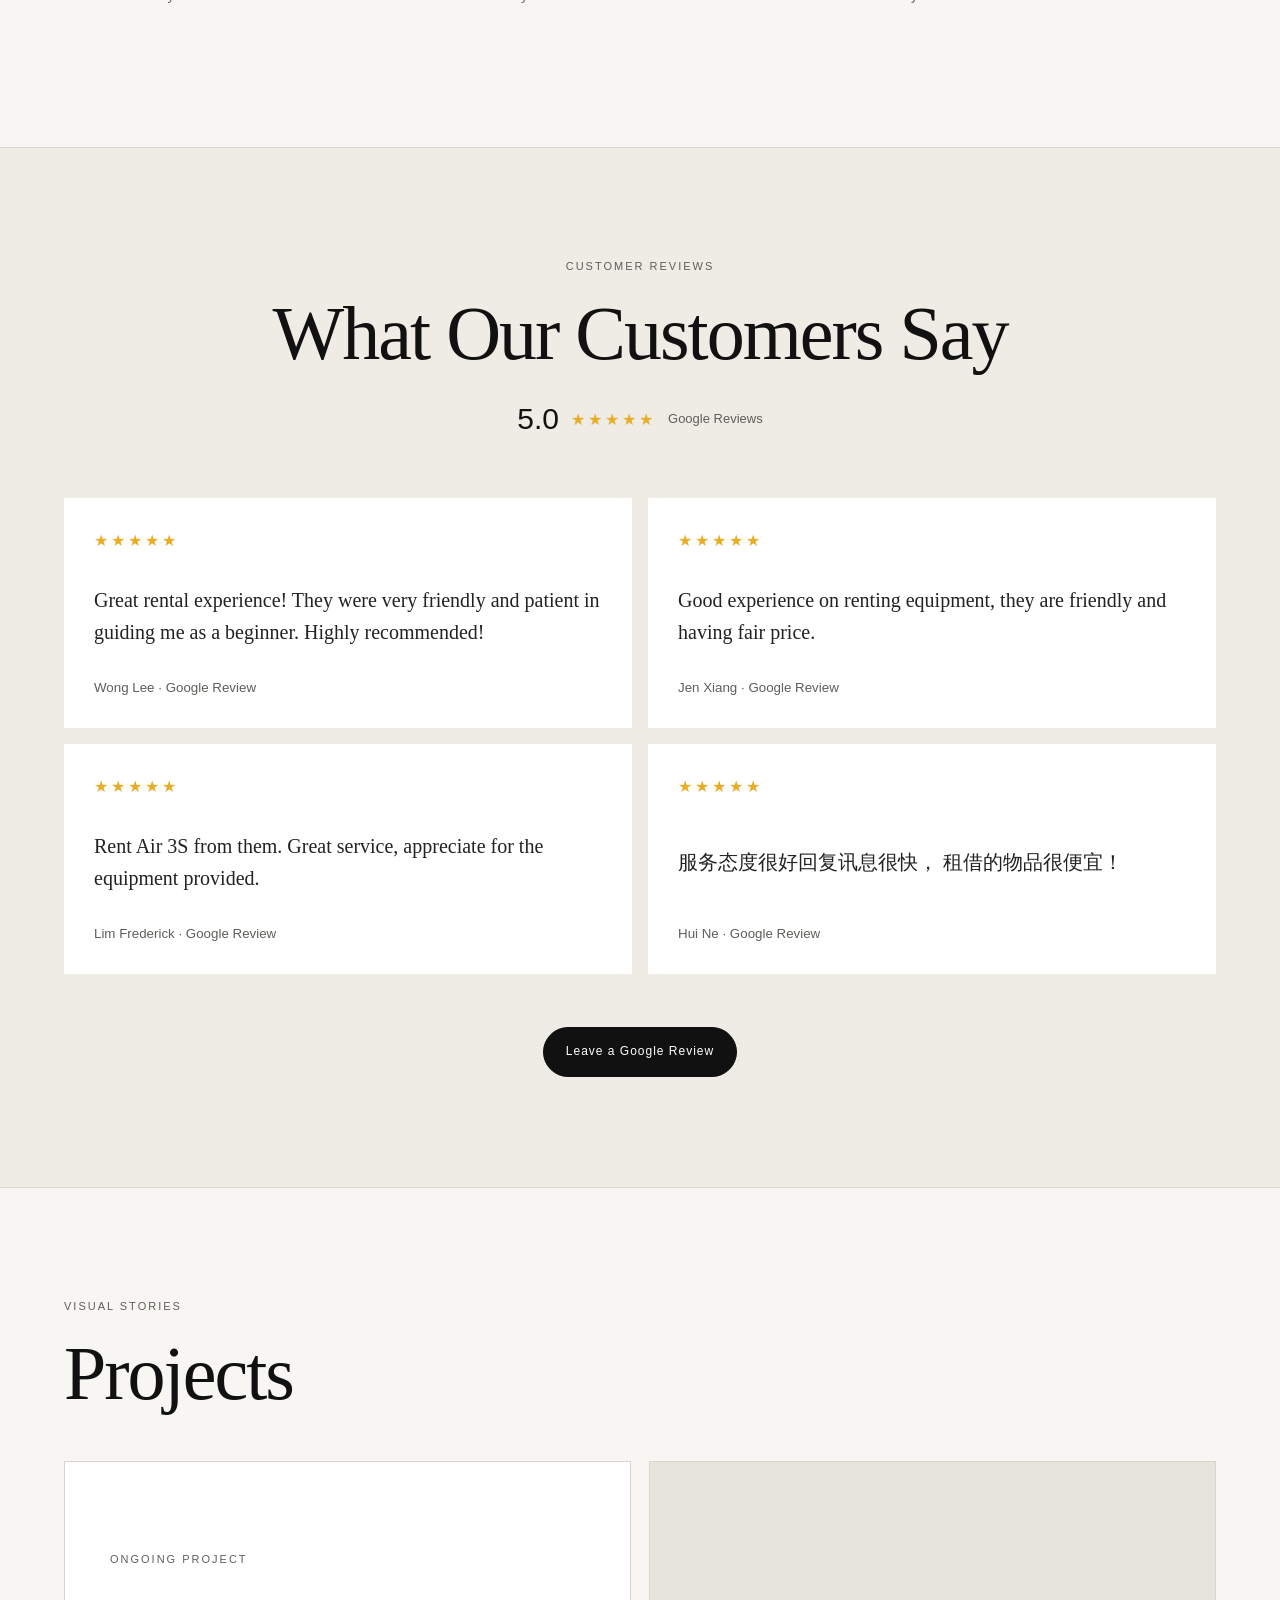
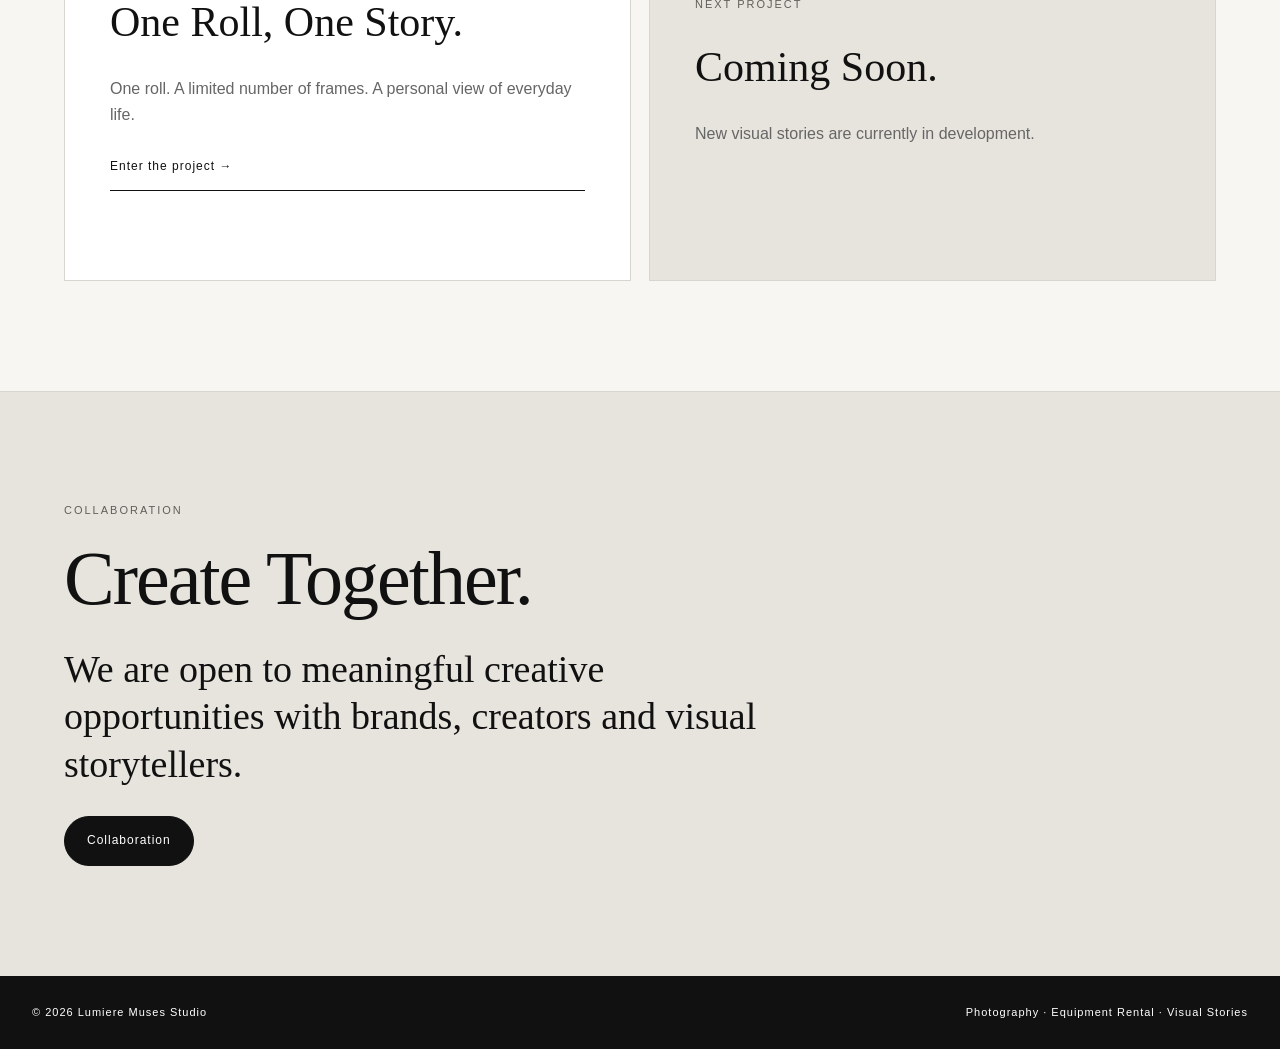
==== commit d8febe46: "Add files via upload" ====
--- a/index.html
+++ b/index.html
@@ -22,6 +22,12 @@
     <link rel="stylesheet"
           href="style.css">
 
+    <script src="mobile-nav.js"
+            defer></script>
+
+    <script src="cookie-consent.js"
+            defer></script>
+
     <script src="home-scroll-fade.js"
             defer></script>
 
@@ -47,6 +53,28 @@
 
     <div class="container nav-container">
 
+        <button class="mobile-nav-toggle"
+                type="button"
+                data-mobile-nav-toggle
+                aria-controls="primary-navigation"
+                aria-expanded="false">
+
+            <span class="visually-hidden"
+                  data-mobile-nav-label>
+                Open navigation
+            </span>
+
+            <span class="mobile-nav-line mobile-nav-line-top"
+                  aria-hidden="true"></span>
+
+            <span class="mobile-nav-line mobile-nav-line-middle"
+                  aria-hidden="true"></span>
+
+            <span class="mobile-nav-line mobile-nav-line-bottom"
+                  aria-hidden="true"></span>
+
+        </button>
+
         <a class="logo"
            href="index.html">
 
@@ -56,6 +84,8 @@
 
 
         <nav class="nav-links"
+             id="primary-navigation"
+             data-primary-navigation
              aria-label="Primary navigation">
 
             <a href="index.html"
--- a/style.css
+++ b/style.css
@@ -1990,6 +1990,377 @@
 }
 
 
+
+/* =========================================
+   MOBILE NAVIGATION
+========================================= */
+
+.mobile-nav-toggle {
+    display: none;
+}
+
+
+@media (max-width: 900px) {
+
+    .mobile-nav-ready .nav-container {
+        position: relative;
+
+        min-height: 72px;
+
+        align-items: center;
+        justify-content: center;
+
+        flex-direction: row;
+
+        gap: 0;
+
+        padding: 0;
+    }
+
+
+    .mobile-nav-ready .mobile-nav-toggle {
+        position: absolute;
+
+        top: 50%;
+        left: 0;
+
+        z-index: 3;
+
+        display: inline-flex;
+
+        width: 44px;
+        height: 44px;
+
+        align-items: center;
+        justify-content: center;
+
+        flex-direction: column;
+
+        gap: 5px;
+
+        border: 0;
+
+        background: transparent;
+
+        cursor: pointer;
+
+        transform: translateY(-50%);
+    }
+
+
+    .mobile-nav-ready .mobile-nav-line {
+        display: block;
+
+        width: 23px;
+        height: 1.5px;
+
+        border-radius: 999px;
+
+        background: linear-gradient(
+            90deg,
+            #111111 0%,
+            #77736c 52%,
+            #111111 100%
+        );
+
+        box-shadow:
+            0 1px 0 rgba(255, 255, 255, 0.72),
+            0 1px 2px rgba(17, 17, 17, 0.18);
+
+        transform-origin: center;
+
+        transition:
+            width 0.22s ease,
+            opacity 0.22s ease,
+            transform 0.22s ease;
+    }
+
+
+    .mobile-nav-ready .mobile-nav-line-middle {
+        width: 17px;
+    }
+
+
+    .mobile-nav-ready .mobile-nav-line-bottom {
+        width: 20px;
+    }
+
+
+    .mobile-nav-ready .mobile-nav-toggle[aria-expanded="true"] .mobile-nav-line-top {
+        width: 23px;
+
+        transform: translateY(6.5px) rotate(45deg);
+    }
+
+
+    .mobile-nav-ready .mobile-nav-toggle[aria-expanded="true"] .mobile-nav-line-middle {
+        opacity: 0;
+
+        transform: scaleX(0.2);
+    }
+
+
+    .mobile-nav-ready .mobile-nav-toggle[aria-expanded="true"] .mobile-nav-line-bottom {
+        width: 23px;
+
+        transform: translateY(-6.5px) rotate(-45deg);
+    }
+
+
+    .mobile-nav-ready .logo {
+        position: relative;
+
+        z-index: 1;
+    }
+
+
+    .mobile-nav-ready .nav-links {
+        position: absolute;
+
+        top: 100%;
+        right: calc(50% - 50vw);
+        left: calc(50% - 50vw);
+
+        z-index: 2;
+
+        display: grid;
+
+        width: auto;
+
+        grid-template-columns: repeat(2, minmax(0, 1fr));
+
+        gap: 3px 18px;
+
+        margin: 0;
+        padding: 20px max(5vw, 24px) 24px;
+
+        overflow: visible;
+
+        background: rgba(247, 246, 242, 0.98);
+
+        border-bottom: 1px solid #d8d5ce;
+
+        box-shadow: 0 14px 24px rgba(17, 17, 17, 0.06);
+
+        animation: mobile-navigation-reveal 0.28s ease-out both;
+    }
+
+
+    .mobile-nav-ready .nav-links[hidden] {
+        display: none;
+    }
+
+
+    .mobile-nav-ready .nav-links a {
+        width: 100%;
+
+        min-height: 44px;
+
+        padding: 6px 0;
+    }
+
+
+    .mobile-nav-ready .nav-links a::after {
+        bottom: 4px;
+    }
+}
+
+
+@media (max-width: 600px) {
+
+    .mobile-nav-ready .nav-container {
+        min-height: 66px;
+    }
+
+
+    .mobile-nav-ready .logo {
+        font-size: 12px;
+
+        letter-spacing: 3.5px;
+    }
+
+
+    .mobile-nav-ready .nav-links {
+        gap: 2px 14px;
+
+        padding-top: 18px;
+        padding-bottom: 22px;
+    }
+}
+
+
+@keyframes mobile-navigation-reveal {
+
+    from {
+        opacity: 0;
+
+        transform: translateY(-8px);
+    }
+
+    to {
+        opacity: 1;
+
+        transform: translateY(0);
+    }
+}
+
+
+
+/* =========================================
+   COOKIE NOTICE
+========================================= */
+
+.cookie-banner {
+    position: fixed;
+
+    bottom: 22px;
+    left: 22px;
+
+    z-index: 2500;
+
+    display: flex;
+
+    width: min(480px, calc(100% - 44px));
+
+    align-items: flex-end;
+
+    gap: 22px;
+
+    padding: 22px;
+
+    background: rgba(247, 246, 242, 0.98);
+
+    border: 1px solid #d8d5ce;
+
+    box-shadow: 0 16px 38px rgba(17, 17, 17, 0.14);
+
+    backdrop-filter: blur(14px);
+
+    animation: cookie-banner-enter 0.35s ease-out both;
+
+    transition:
+        opacity 0.22s ease,
+        transform 0.22s ease;
+}
+
+
+.cookie-banner.is-dismissed {
+    opacity: 0;
+
+    transform: translateY(10px);
+}
+
+
+.cookie-banner-copy {
+    min-width: 0;
+}
+
+
+.cookie-banner-eyebrow {
+    margin-bottom: 7px;
+
+    color: #5f5e59;
+
+    font-size: 10px;
+    font-weight: bold;
+    letter-spacing: 1.5px;
+}
+
+
+.cookie-banner h2 {
+    margin-bottom: 8px;
+
+    font-size: clamp(22px, 3vw, 28px);
+
+    line-height: 1.05;
+    letter-spacing: -0.7px;
+}
+
+
+.cookie-banner p:not(.cookie-banner-eyebrow) {
+    color: #5f5e59;
+
+    font-size: 12px;
+
+    line-height: 1.55;
+}
+
+
+.cookie-banner-button {
+    min-width: 82px;
+    min-height: 44px;
+
+    flex: 0 0 auto;
+
+    padding: 11px 16px;
+
+    border: 1px solid #111111;
+    border-radius: 100px;
+
+    background: #111111;
+    color: #ffffff;
+
+    cursor: pointer;
+
+    font-family: inherit;
+    font-size: 11px;
+    font-weight: bold;
+    letter-spacing: 0.8px;
+
+    transition:
+        background 0.2s ease,
+        transform 0.2s ease;
+}
+
+
+.cookie-banner-button:hover {
+    background: #333333;
+
+    transform: translateY(-2px);
+}
+
+
+@keyframes cookie-banner-enter {
+
+    from {
+        opacity: 0;
+
+        transform: translateY(14px);
+    }
+
+    to {
+        opacity: 1;
+
+        transform: translateY(0);
+    }
+}
+
+
+@media (max-width: 600px) {
+
+    .cookie-banner {
+        right: 14px;
+        bottom: 14px;
+        left: 14px;
+
+        width: auto;
+
+        align-items: stretch;
+
+        flex-direction: column;
+
+        gap: 16px;
+
+        padding: 18px;
+    }
+
+
+    .cookie-banner-button {
+        width: 100%;
+    }
+}
+
+
 /* =========================================
    CLICK EASTER EGG
 ========================================= */
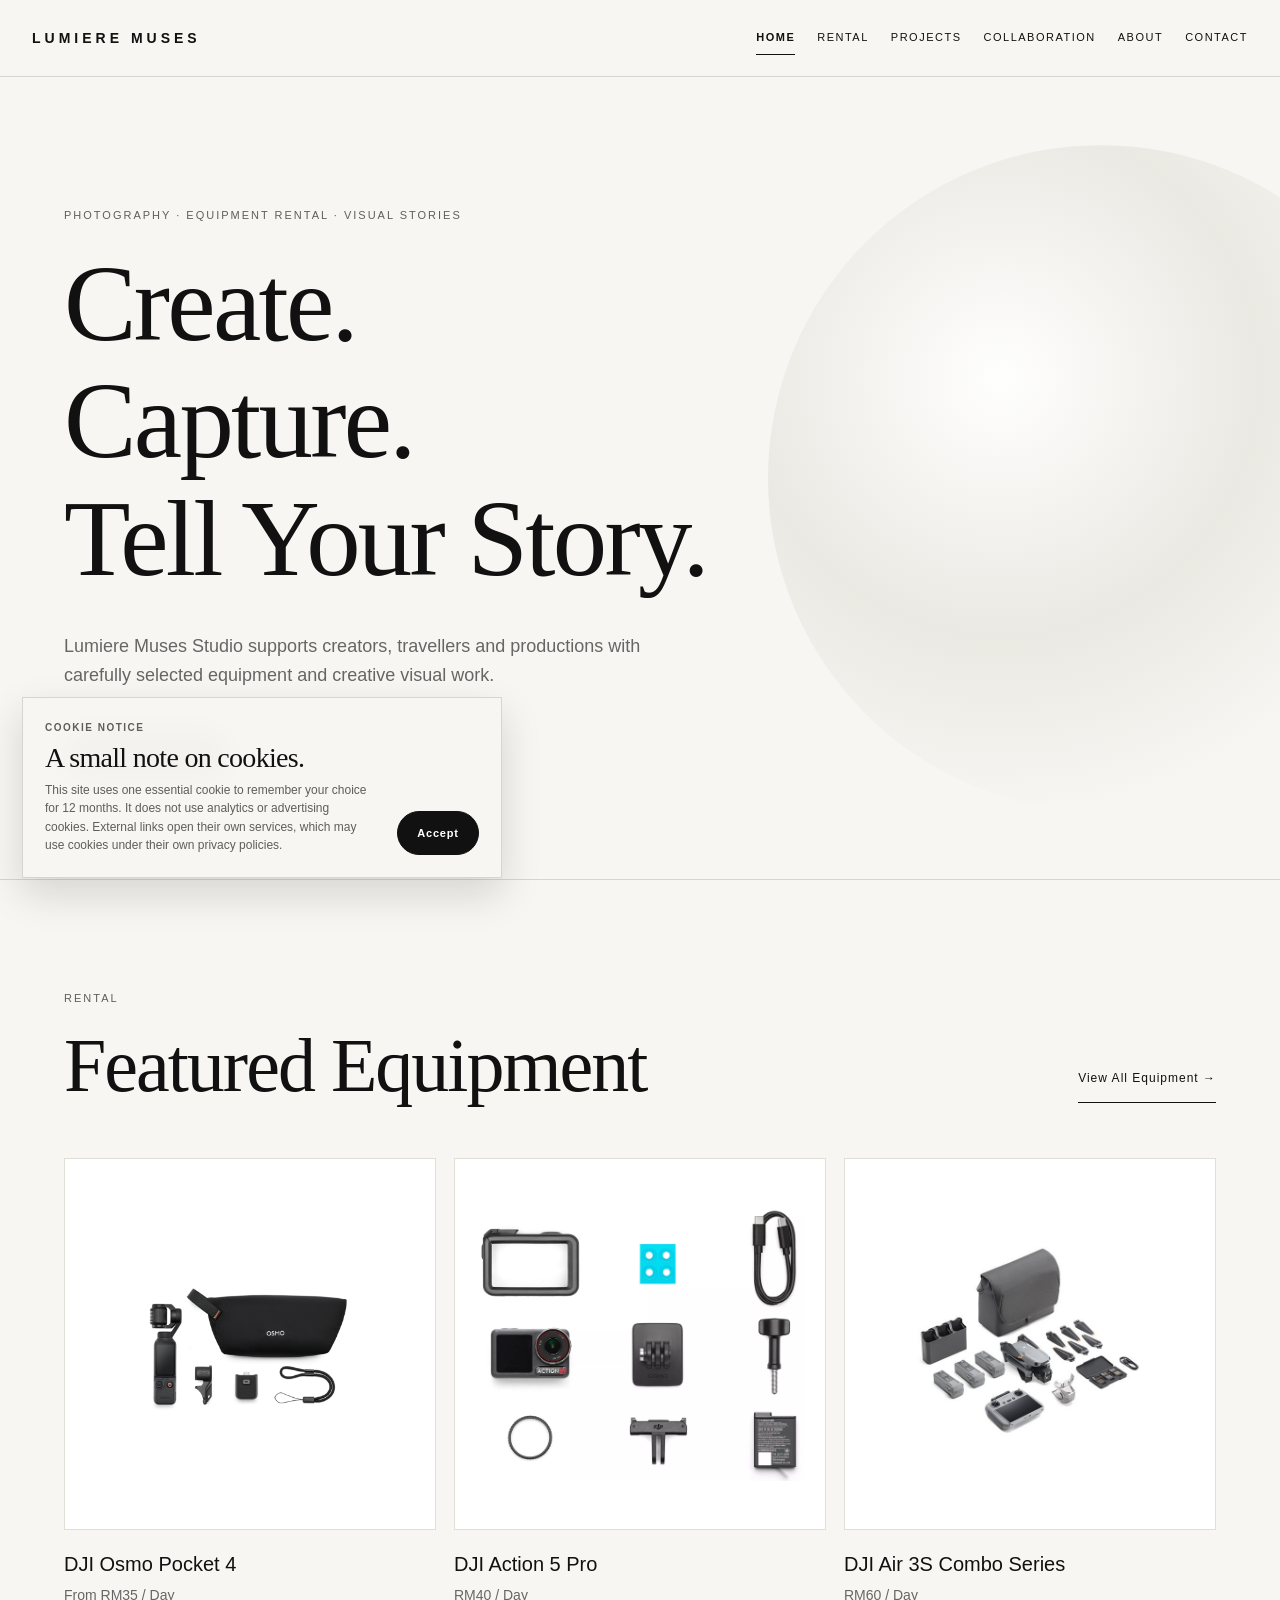
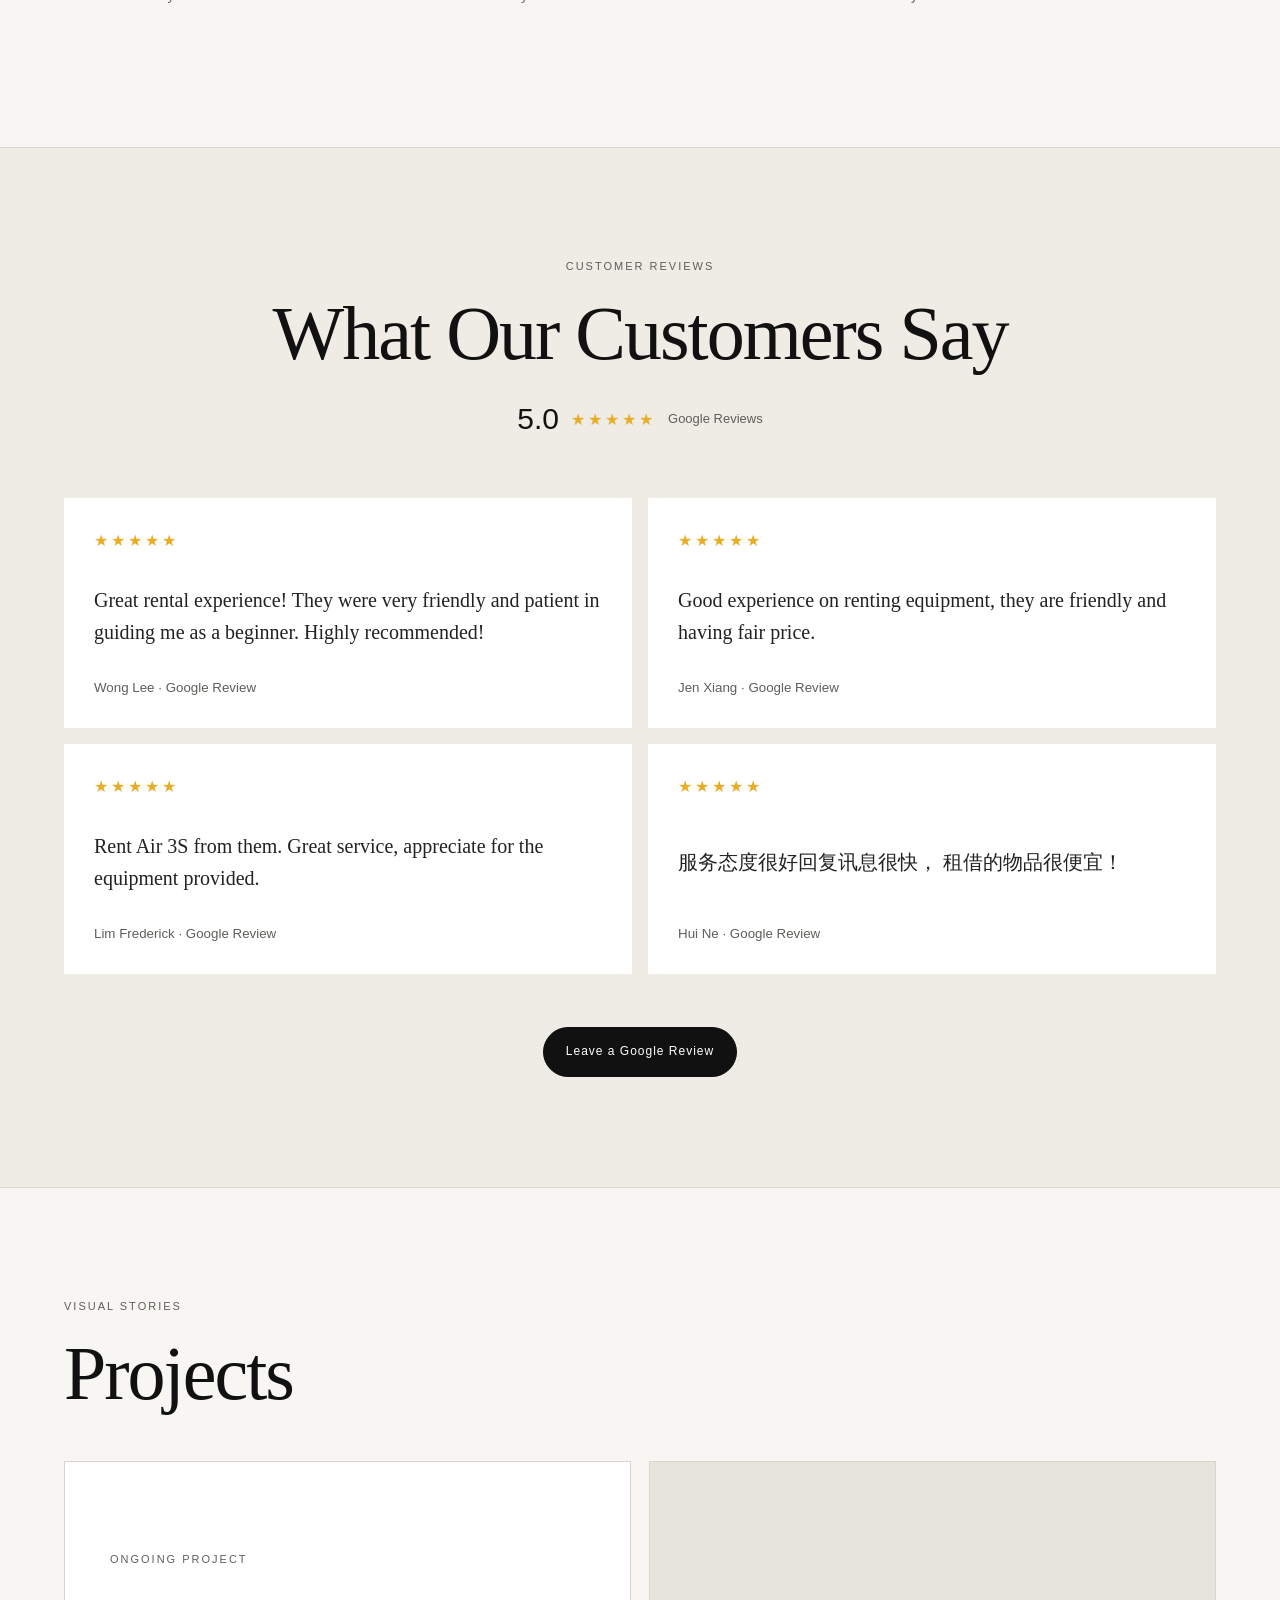
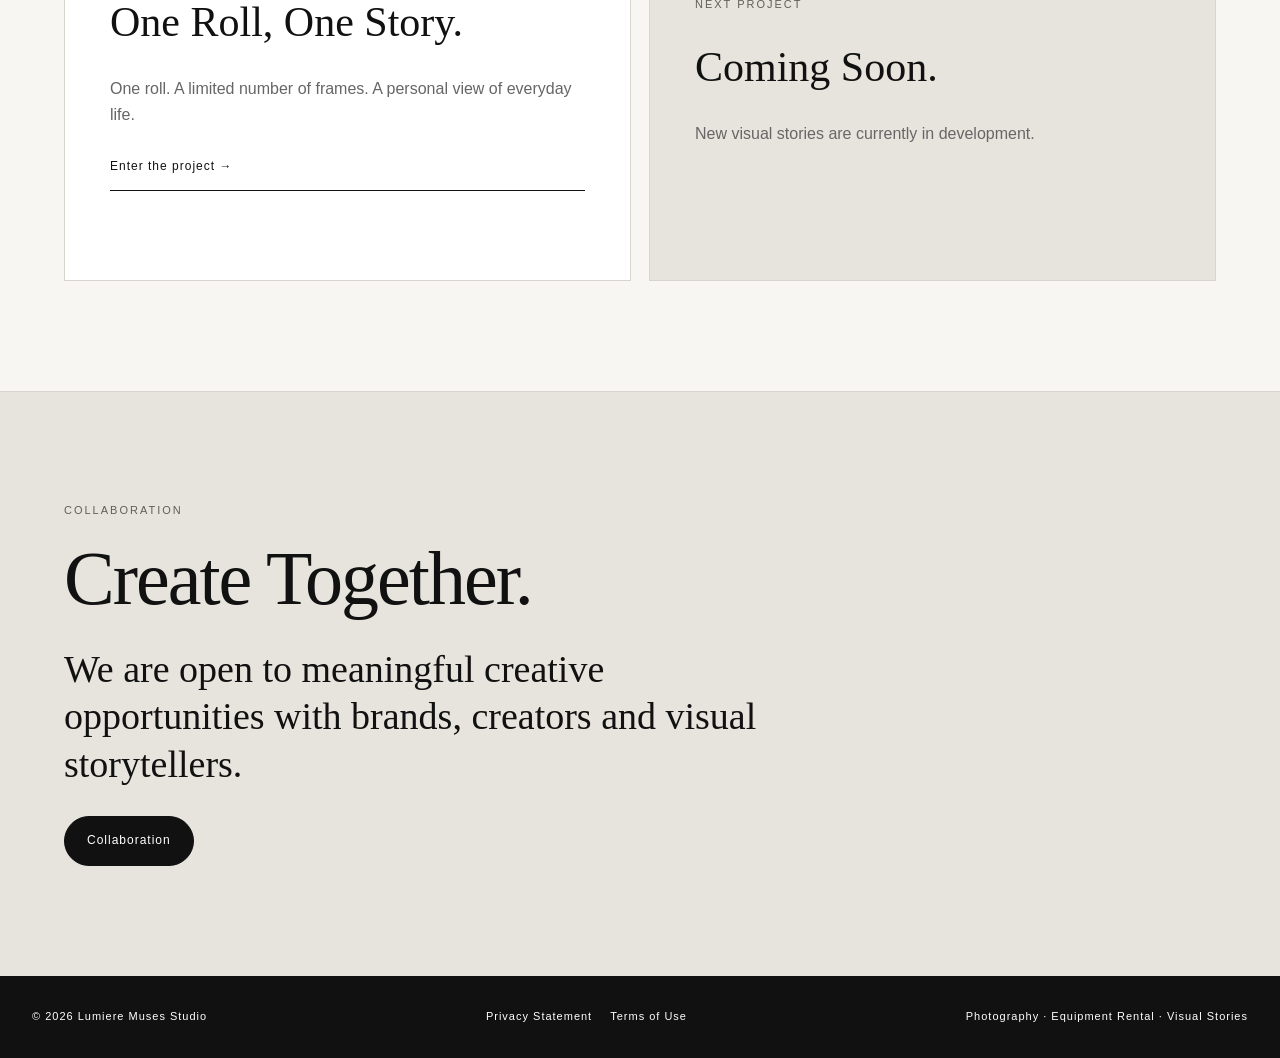
==== commit bfad6e6c: "Add files via upload" ====
--- a/index.html
+++ b/index.html
@@ -602,6 +602,19 @@
             © 2026 Lumiere Muses Studio
         </span>
 
+        <nav class="footer-links"
+             aria-label="Legal information">
+
+            <a href="privacy.html">
+                Privacy Statement
+            </a>
+
+            <a href="terms.html">
+                Terms of Use
+            </a>
+
+        </nav>
+
         <span>
             Photography · Equipment Rental · Visual Stories
         </span>
--- a/style.css
+++ b/style.css
@@ -1342,6 +1342,133 @@
     font-size: 11px;
 
     letter-spacing: 1px;
+}
+
+
+.footer-links {
+    display: flex;
+
+    align-items: center;
+
+    justify-content: center;
+
+    gap: 18px;
+
+    flex-wrap: wrap;
+}
+
+
+.footer-links a {
+    padding: 4px 0;
+
+    border-bottom: 1px solid transparent;
+
+    transition:
+        border-color 0.2s,
+        opacity 0.2s;
+}
+
+
+.footer-links a:hover {
+    border-color: currentColor;
+
+    opacity: 0.72;
+}
+
+
+
+/* =========================================
+   LEGAL PAGES
+========================================= */
+
+.legal-hero {
+    padding: clamp(72px, 12vw, 150px) 0 clamp(52px, 8vw, 92px);
+
+    border-bottom: 1px solid #d8d5ce;
+}
+
+
+.legal-hero h1 {
+    max-width: 900px;
+}
+
+
+.legal-intro {
+    max-width: 630px;
+
+    margin-top: 28px;
+
+    font-size: clamp(18px, 2.2vw, 24px);
+
+    line-height: 1.45;
+}
+
+
+.legal-content {
+    padding: clamp(52px, 9vw, 112px) 0;
+}
+
+
+.legal-copy {
+    max-width: 790px;
+}
+
+
+.legal-meta {
+    margin-bottom: 34px;
+
+    color: #777777;
+
+    font-size: 11px;
+
+    letter-spacing: 1.5px;
+
+    text-transform: uppercase;
+}
+
+
+.legal-copy section {
+    padding: 30px 0;
+
+    border-top: 1px solid #d8d5ce;
+}
+
+
+.legal-copy h2 {
+    margin-bottom: 14px;
+
+    font-size: clamp(30px, 4vw, 46px);
+
+    letter-spacing: -1px;
+}
+
+
+.legal-copy p,
+.legal-copy li {
+    max-width: 720px;
+
+    font-size: 16px;
+}
+
+
+.legal-copy p + p {
+    margin-top: 14px;
+}
+
+
+.legal-copy ul {
+    display: grid;
+
+    gap: 10px;
+
+    margin: 16px 0 0 20px;
+
+    color: #666666;
+}
+
+
+.legal-copy a {
+    border-bottom: 1px solid currentColor;
 }
 
 
@@ -2361,6 +2488,106 @@
 }
 
 
+
+/* =========================================
+   EQUIPMENT KIT CONTENTS
+========================================= */
+
+.equipment-contents {
+    margin-top: 14px;
+
+    border-top: 1px solid #d8d5ce;
+}
+
+
+.equipment-contents summary {
+    display: flex;
+
+    min-height: 44px;
+
+    align-items: center;
+    justify-content: space-between;
+
+    color: #111111;
+
+    cursor: pointer;
+
+    font-size: 11px;
+    font-weight: bold;
+    letter-spacing: 1px;
+    list-style: none;
+    text-transform: uppercase;
+}
+
+
+.equipment-contents summary::-webkit-details-marker {
+    display: none;
+}
+
+
+.equipment-contents summary::after {
+    color: #5f5e59;
+
+    content: "+";
+
+    font-size: 18px;
+    font-weight: normal;
+    line-height: 1;
+
+    transition: transform 0.2s ease;
+}
+
+
+.equipment-contents[open] summary::after {
+    content: "−";
+
+    transform: rotate(180deg);
+}
+
+
+.equipment-contents summary:hover {
+    color: #8a5d18;
+}
+
+
+.equipment-contents-body {
+    padding: 1px 0 4px;
+}
+
+
+.equipment-contents-label {
+    margin: 12px 0 5px;
+
+    color: #5f5e59;
+
+    font-size: 10px !important;
+    font-weight: bold;
+    letter-spacing: 1.1px;
+    text-transform: uppercase;
+}
+
+
+.equipment-contents-label:first-child {
+    margin-top: 0;
+}
+
+
+.equipment-contents ul {
+    margin: 0;
+    padding-left: 17px;
+
+    color: #5f5e59;
+
+    font-size: 12px;
+    line-height: 1.5;
+}
+
+
+.equipment-contents li::marker {
+    color: #8a5d18;
+}
+
+
 /* =========================================
    CLICK EASTER EGG
 ========================================= */
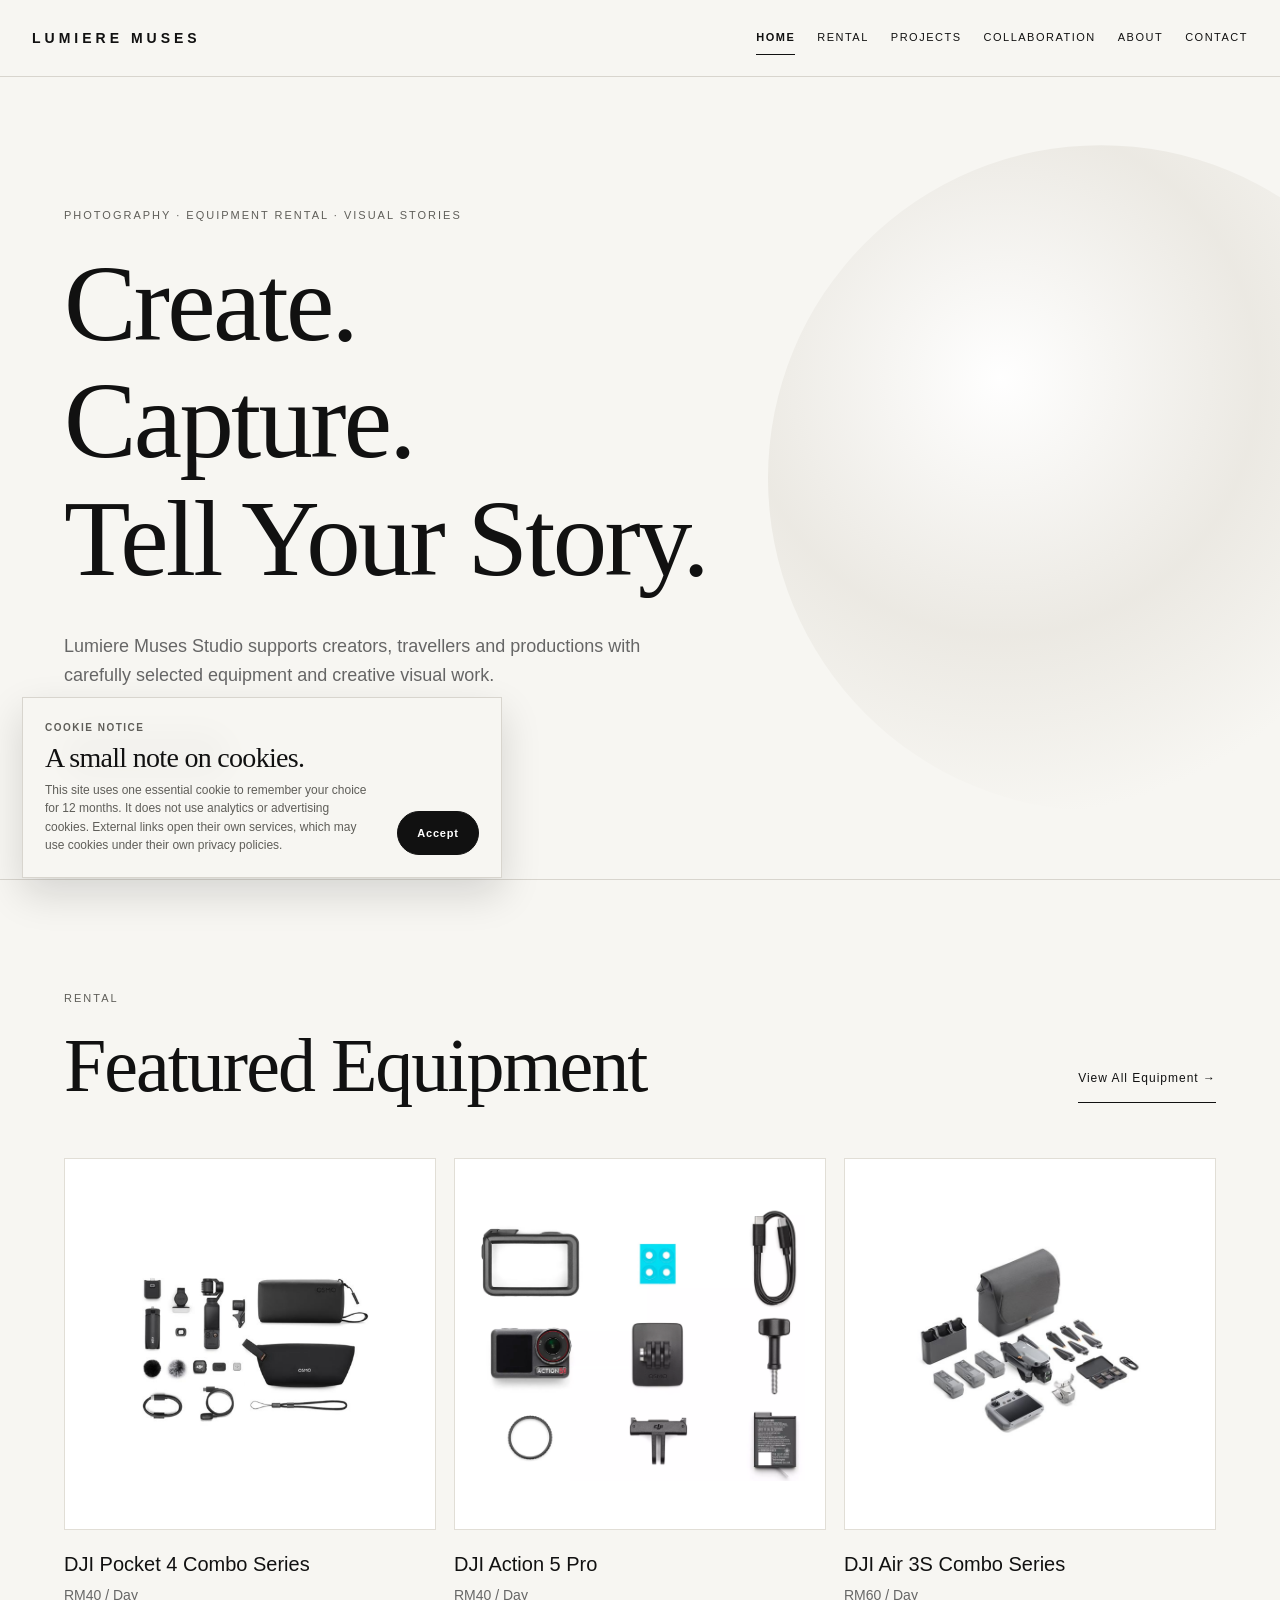
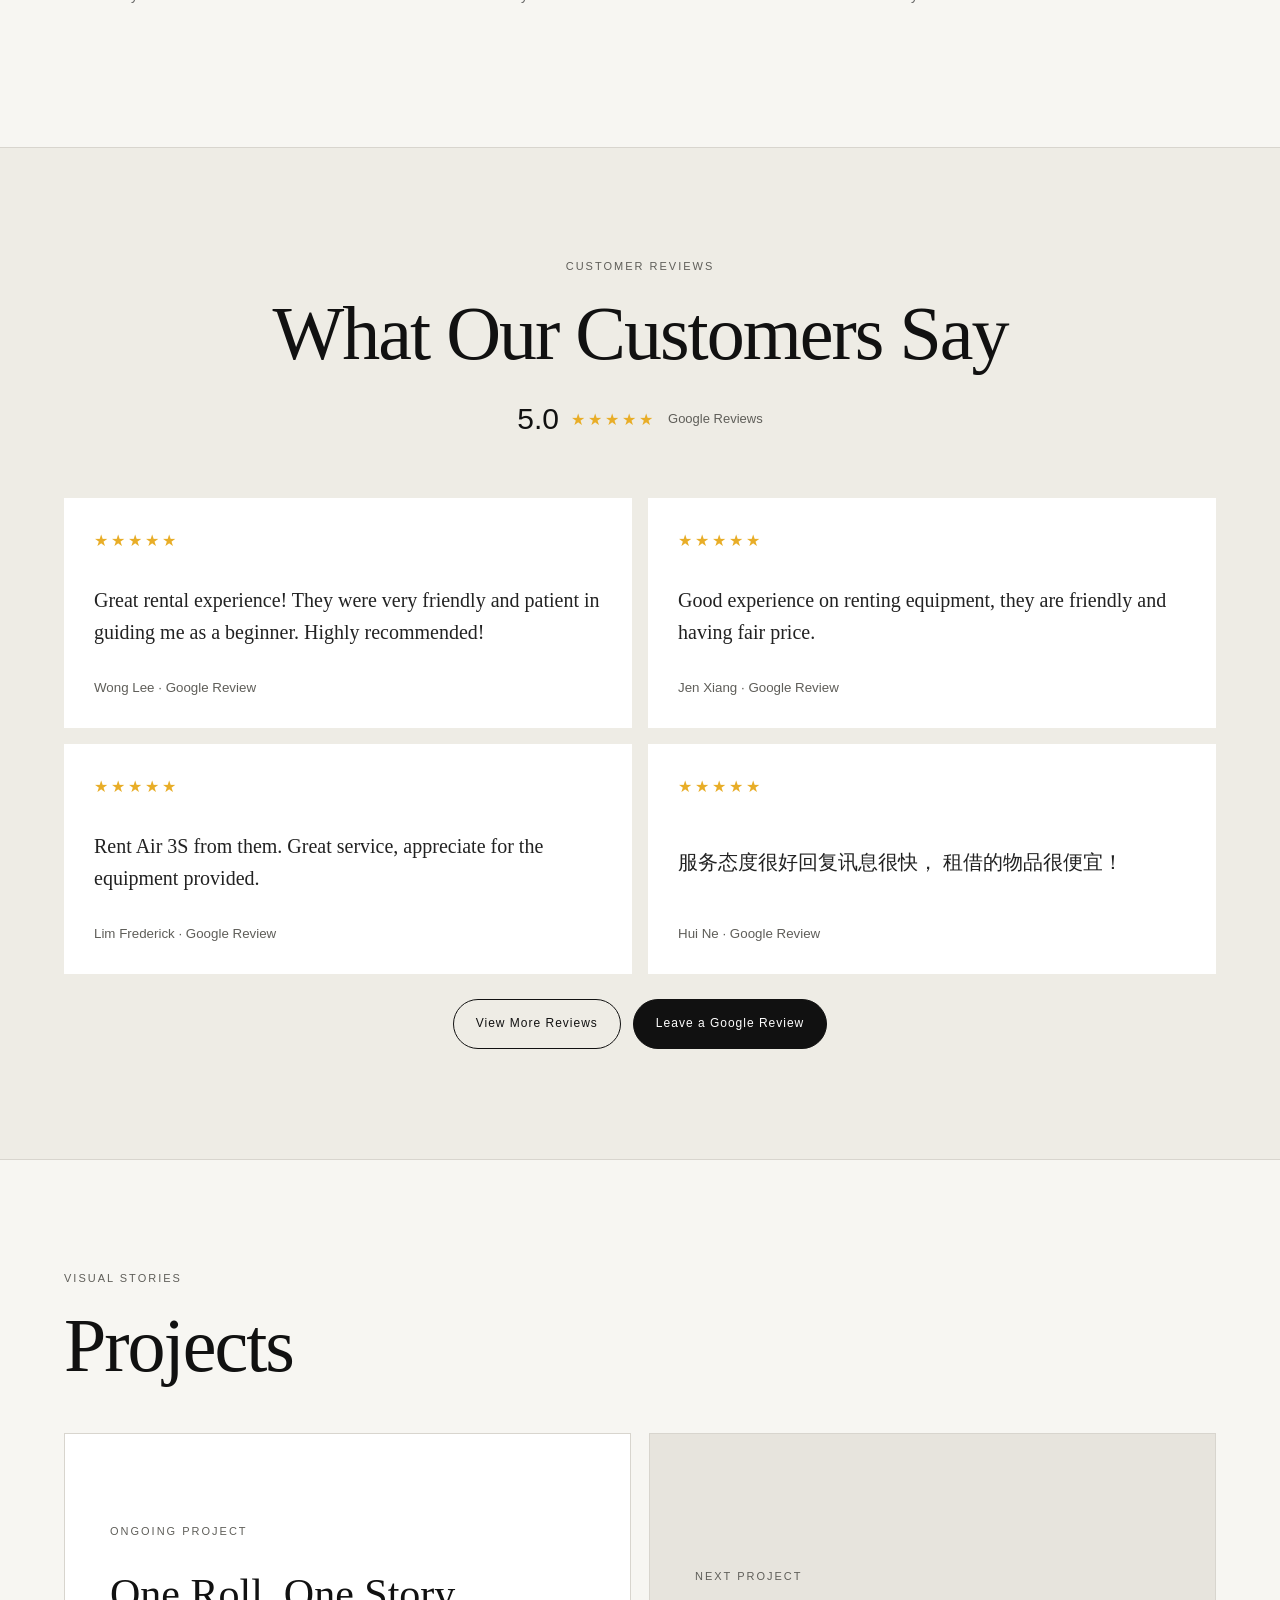
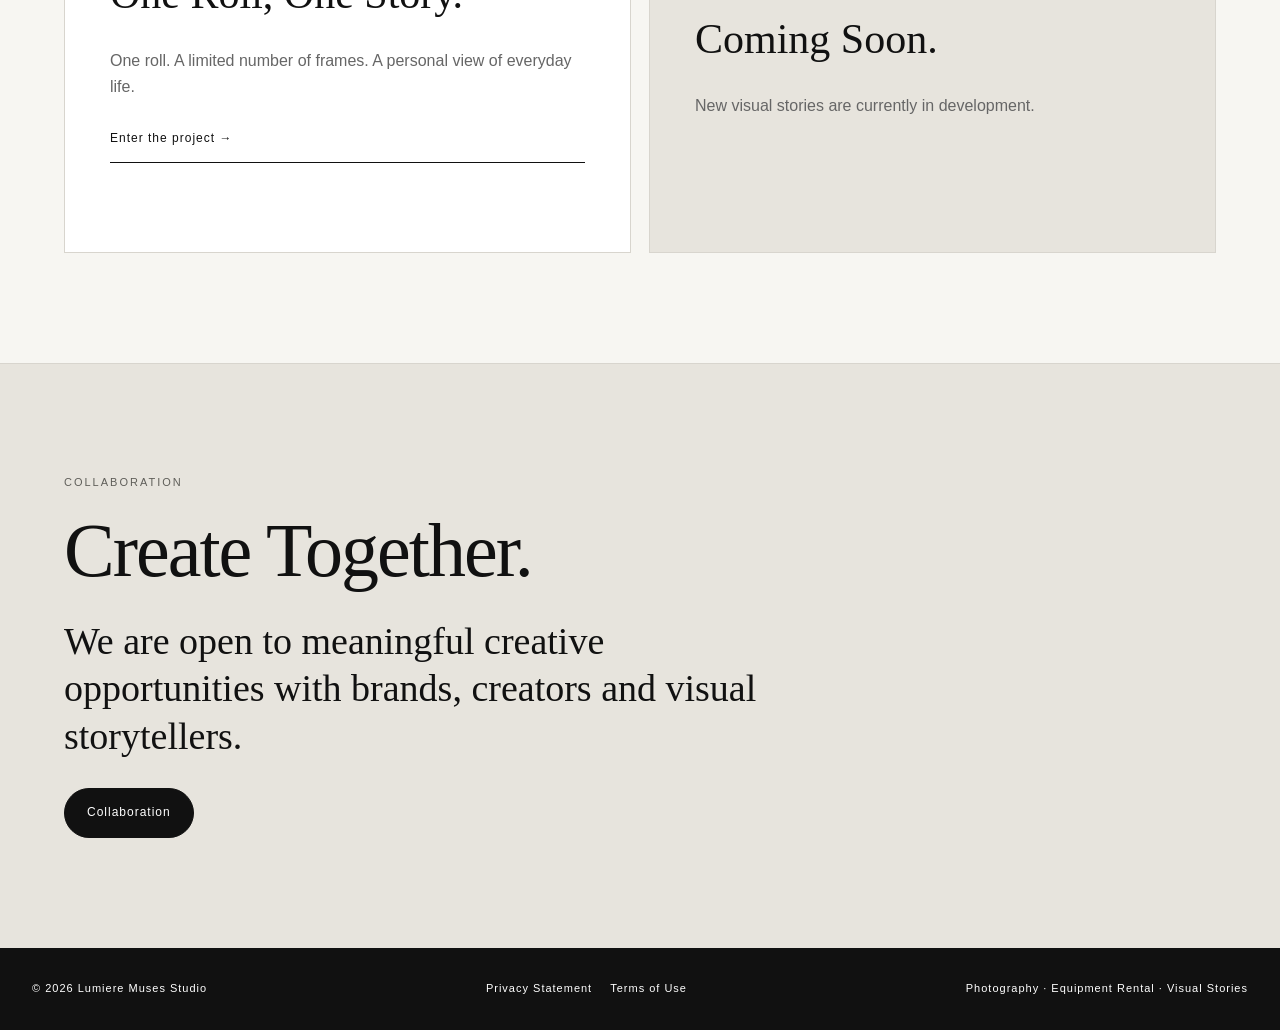
==== commit a38e3ed7: "Add files via upload" ====
--- a/index.html
+++ b/index.html
@@ -14,18 +14,25 @@
 
     <meta name="theme-color"
           content="#f7f6f2">
+
+    <link rel="icon"
+          href="favicon.svg"
+          type="image/svg+xml">
 
     <title>
         Lumiere Muses Studio
     </title>
 
     <link rel="stylesheet"
-          href="style.css">
+          href="style.css?v=20260919">
 
     <script src="mobile-nav.js"
             defer></script>
 
     <script src="cookie-consent.js"
+            defer></script>
+
+    <script src="external-link-notice.js"
             defer></script>
 
     <script src="home-scroll-fade.js"
@@ -216,14 +223,14 @@
         <div class="equipment-grid">
 
 
-            <!-- DJI POCKET 4 -->
+            <!-- DJI POCKET 4 COMBO -->
 
             <article class="equipment-card">
 
                 <div class="equipment-image">
 
-                    <img src="images/Equipment/DJI Osmo Pocket 4 Standard.webp"
-                         alt="DJI Osmo Pocket 4 Standard"
+                    <img src="images/Equipment/DJI Pocket 4 Combo Series.webp"
+                         alt="DJI Pocket 4 Combo Series"
                          width="1080"
                          height="1080"
                          loading="lazy"
@@ -232,11 +239,11 @@
                 </div>
 
                 <h3>
-                    DJI Osmo Pocket 4
+                    DJI Pocket 4 Combo Series
                 </h3>
 
                 <p>
-                    From RM35 / Day
+                    RM40 / Day
                 </p>
 
             </article>
@@ -452,7 +459,16 @@
 
 
 
-        <div class="center-button">
+        <div class="button-row review-actions">
+
+            <a class="button button-light"
+               href="https://g.page/r/CcBRWTXWXc_sEAE"
+               target="_blank"
+               rel="noopener">
+
+                View More Reviews
+
+            </a>
 
             <a class="button button-dark"
                href="https://g.page/r/CcBRWTXWXc_sEAE/review"
--- a/style.css
+++ b/style.css
@@ -649,6 +649,13 @@
 
 .center-button {
     text-align: center;
+
+    margin-top: 25px;
+}
+
+
+.review-actions {
+    justify-content: center;
 
     margin-top: 25px;
 }
